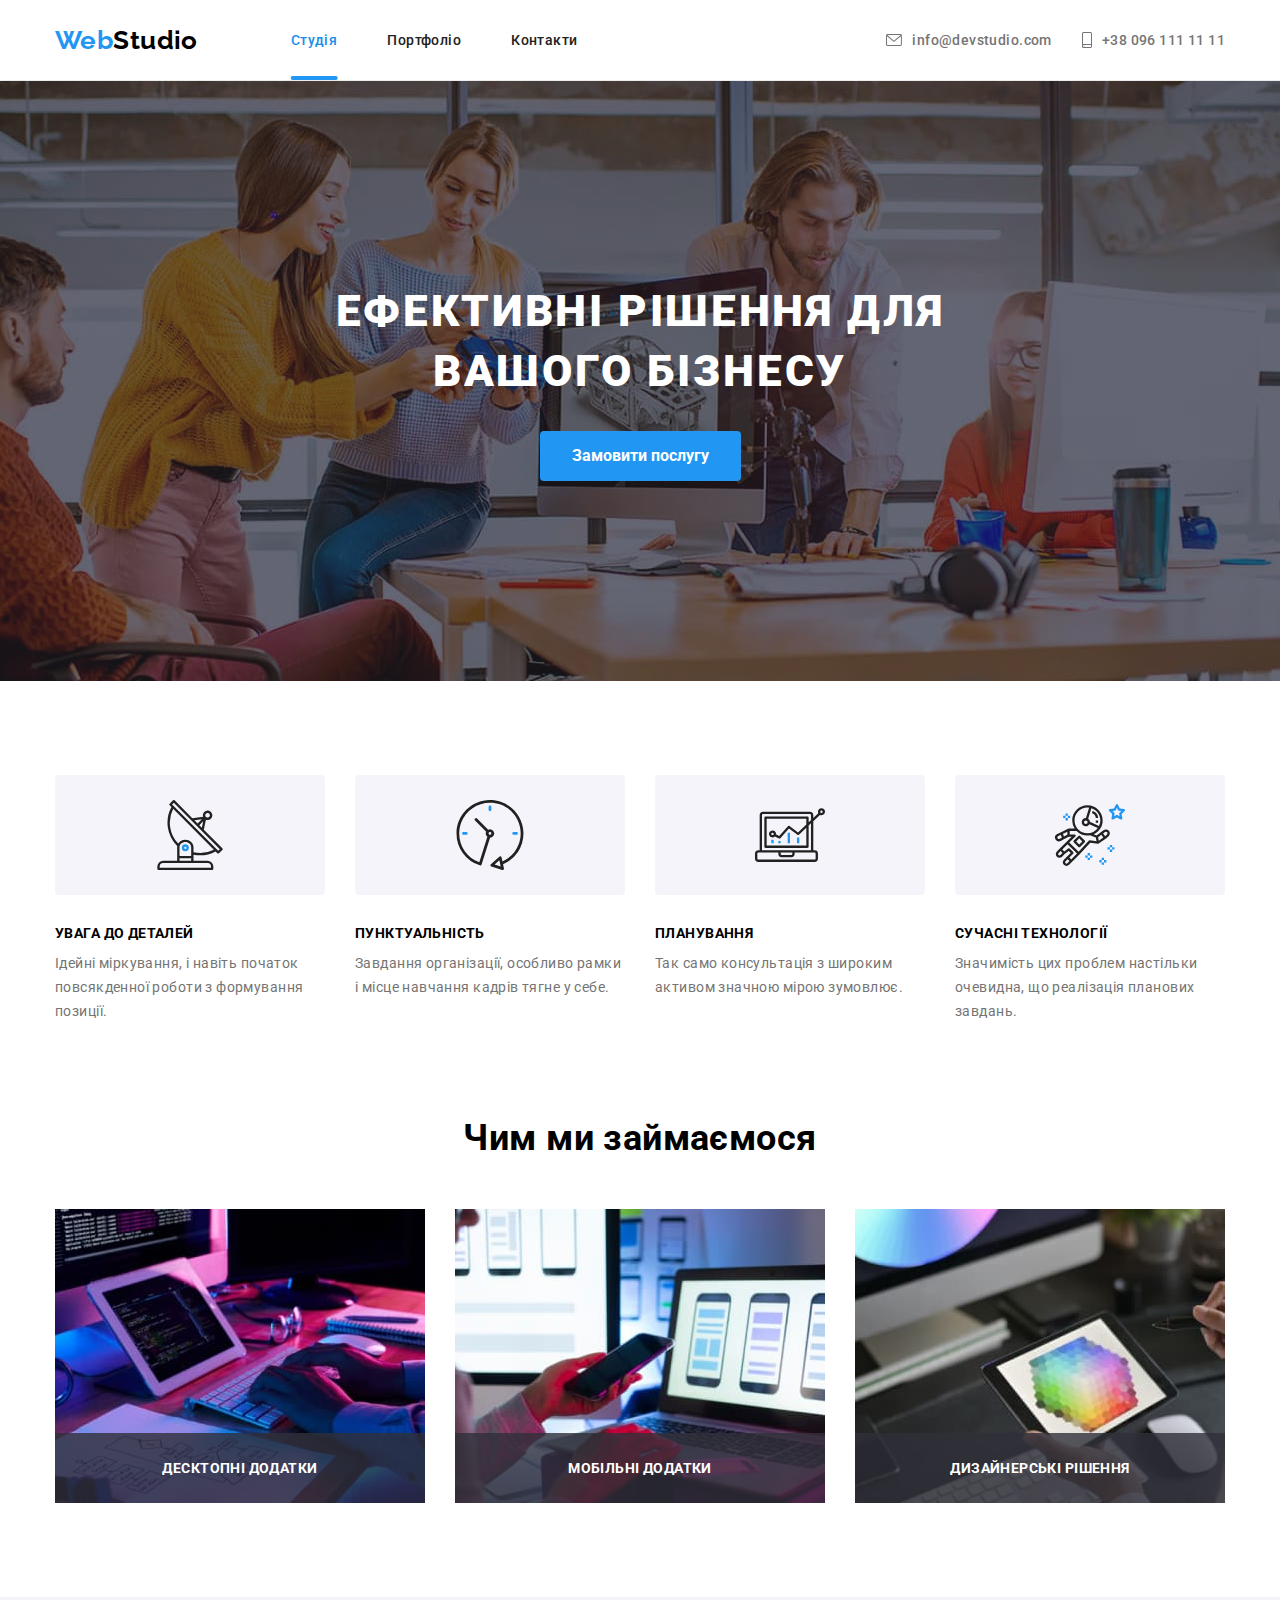
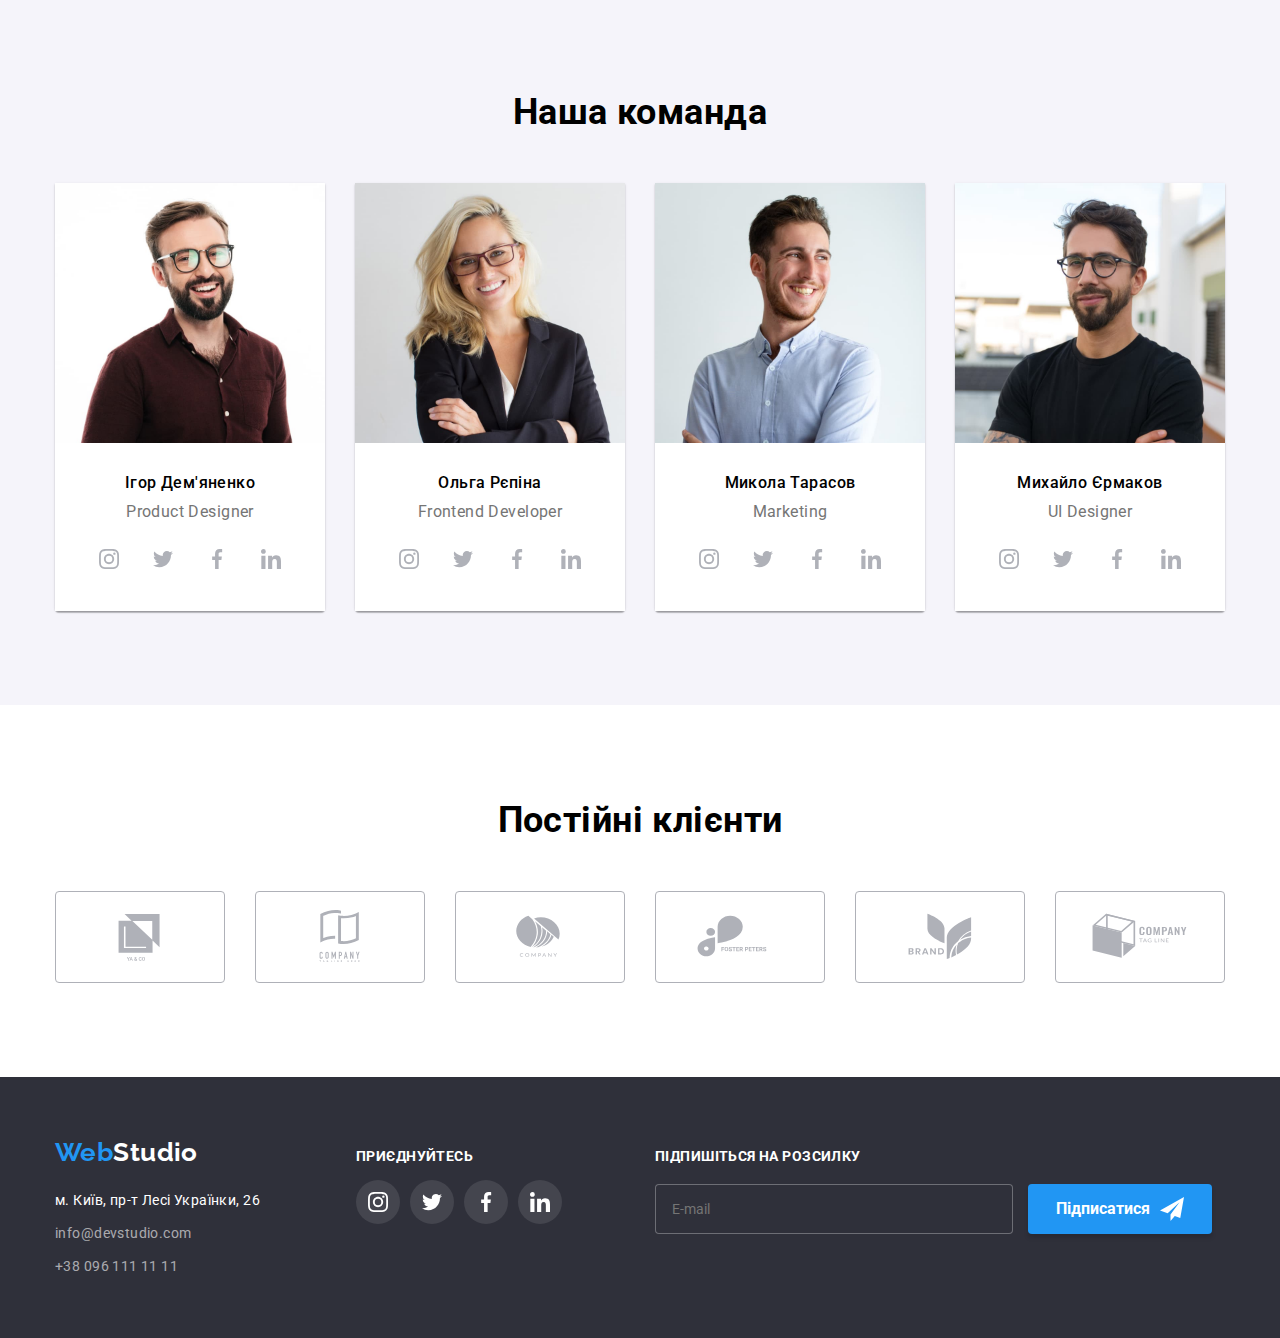
==== index.html @ bebd4f9e "Initial commit" ====
<!DOCTYPE html>
<html lang="uk">
  <head>
    <meta charset="UTF-8" />
    <meta http-equiv="X-UA-Compatible" content="IE=edge" />
    <meta name="viewport" content="width=device-width, initial-scale=1.0" />
    <title>WebStudio</title>
    <link rel="preconnect" href="https://fonts.googleapis.com" />
    <link rel="preconnect" href="https://fonts.gstatic.com" crossorigin />
    <link
      href="https://fonts.googleapis.com/css2?family=Raleway:wght@700&family=Roboto:wght@400;500;700;900&display=swap"
      rel="stylesheet"
    />
    <link rel="stylesheet" href="./css/modern-normalize.css" />
    <link rel="stylesheet" href="./css/style.css" />
  </head>
  <body>
    <header class="header">
      <div class="container header-nav">
        <nav class="header-nav">
          <a href="./index.html" class="logo"
            ><span class="blu">Web</span>Studio</a>
          <ul class="header-logo">
            <li class="item">
              <a href="./index.html" class="nav-link current">Студія</a>
            </li>
            <li class="item">
              <a href="./portfolio.html" class="nav-link">Портфоліо</a>
            </li>
            <li class="item">
              <a href="Контакти" class="nav-link">Контакти</a>
            </li>
          </ul>
        </nav>
        <ul class="ul-regist">
          <li class="item">
            <a href="mailto:info@devstudio.com" class="regist">
              <svg class="mail-two" wight="16" height="12">
              <use href="./images/icons/icons.svg#icon-mail" ></use>
            </svg>info@devstudio.com</a
            >
          </li>
          <li class="item">
            <a href="tel:+380961111111" class="regist">
              <svg class="mail" wight="10" height="16">
              <use href="./images/icons/icons.svg#icon-smartphon" ></use>
            </svg> +38 096 111 11 11</a>
          </li>
        </ul>
      </div>
    </header>
    <main>
      <section class="hero section">
        <div class="container">
          <h1 class="hero-h">Ефективні рішення для вашого бізнесу</h1>
          <button type="button" class="hero-btm" data-modal-open>Замовити послугу</button>
        </div>
      </section>
      <section class="features-section section">
        <div class="container">
          <h2 class="wigualy-hidden">Особливості</h2>
          <ul class="features">
            <li class="item">
              <div class="features-icons-box">
              <svg class="features-icons" wigth="70" height="70">
                <use class="features-icons-second" href="./images/icons/icons.svg#icon-antenna">
                </use>
              </svg>
              </div>
              <h3 class="features-title">УВАГА ДО ДЕТАЛЕЙ</h3>
              <p class="features-text">
                Ідейні міркування, і навіть початок повсякденної роботи з
                формування позиції.
              </p>
            </li>
            <li class="item">
              <div class="features-icons-box">
              <svg class="features-icons" wigth="70" height="70">
                <use href="./images/icons/icons.svg#icon-clock">
                </use>
              </svg>
              </div>
              <h3 class="features-title">ПУНКТУАЛЬНІСТЬ</h3>
              <p class="features-text">
                Завдання організації, особливо рамки і місце навчання кадрів
                тягне у себе.
              </p>
            </li>
            <li class="item">
              <div class="features-icons-box">
              <svg class="features-icons"wigth="70" height="70">
                <use href="./images/icons/icons.svg#icon-diagram">
                </use>
              </svg>
              </div>
              <h3 class="features-title">ПЛАНУВАННЯ</h3>
              <p class="features-text">
                Так само консультація з широким активом значною мірою зумовлює.
              </p>
            </li>
            <li class="item">
              <div class="features-icons-box">
              <svg class="features-icons" wigth="70" height="70">
                <use href="./images/icons/icons.svg#icon-astronaut">
                </use>
              </svg>
              </div>
              <h3 class="features-title">СУЧАСНІ ТЕХНОЛОГІЇ</h3>
              <p class="features-text">
                Значимість цих проблем настільки очевидна, що реалізація
                планових завдань.
              </p>
            </li>
          </ul>
        </div>
      </section>
      <section class="wo-we-do section">
        <div class="container">
          <h2 class="section-title">Чим ми займаємося</h2>
          <ul class="title-img">
            <li class="item">
              <img src="./images/box1.jpg" width="370" alt="Дизайн" />
              <div class="title-img-thumb">
                <p class="title-img-text">Десктопні додатки</p>
              </div>
            </li>
            <li class="item">
              <img src="./images/box2.jpg" width="370" alt="Додатки" />
              <div class="title-img-thumb"><p class="title-img-text">Мобільні додатки</p></div>
            </li>
            <li class="item"> 
              <img src="./images/box3.jpg" width="370" alt="3д графіка" />
              <div class="title-img-thumb"><p class="title-img-text">Дизайнерські рішення</p></div>
            </li>
          </ul>
        </div>
      </section>
      <section class="our-team section">
        <div class="container">
          <h2 class="team">Наша команда</h2>
          <ul class="team-cards">
            <li class="iteam">
              <img
                src="./images/img1.jpg"
                width="270"
                alt="Фото Ігора Дем'яненка"
              />
              <div class="team-name-div">
                <h3 class="team-name">Ігор Дем'яненко</h3>
                <p lang="en" class="team-profession">Product Designer</p>
                <ul class="team-social">
                  <li class="social">
                    <a class="social-link" href="">
                    <svg class="team-social-icon" wight="20" height="20">
                      <use href="./images/icons/icons.svg#icon-instagram" ></use>
                    </svg></a>
                  </li>
                  <li class="social">
                    <a class="social-link" href="">
                    <svg class="team-social-icon" wight="20" height="20">
                      <use href="./images/icons/icons.svg#icon-twitter " ></use>
                    </svg></a>
                  </li>
                  <li class="social">
                    <a class="social-link" href="">
                    <svg class="team-social-icon" wight="20" height="20">
                      <use href="./images/icons/icons.svg#icon-facebook" ></use>
                    </svg></a>
                  </li>
                  <li class="social">
                    <a class="social-link" href="">
                    <svg class="team-social-icon" wight="20" height="20">
                      <use href="./images/icons/icons.svg#linkedin" ></use>
                    </svg></a>
                  </li>
                </ul>
              </div>
            </li>
            <li class="iteam">
              <img
                src="./images/img2.jpg"
                width="270"
                alt="Фото Ольги Рєпіной"
              />
              <div class="team-name-div">
                <h3 class="team-name">Ольга Рєпіна</h3>
                <p lang="en" class="team-profession">Frontend Developer</p>
                <ul class="team-social">
                  <li class="social">
                    <a class="social-link" href="">
                    <svg class="team-social-icon" wight="20" height="20">
                      <use href="./images/icons/icons.svg#icon-instagram" ></use>
                    </svg>
                    </a>
                  </li>
                  <li class="social">
                    <a class="social-link" href="">
                    <svg class="team-social-icon" wight="20" height="20">
                      <use href="./images/icons/icons.svg#icon-twitter " ></use>
                    </svg>
                    </a>
                  </li>
                  <li class="social">
                    <a class="social-link" href="">
                    <svg class="team-social-icon" wight="20" height="20">
                      <use href="./images/icons/icons.svg#icon-facebook" ></use>
                    </svg>
                    </a>
                  </li>
                  <li class="social">
                    <a class="social-link" href="">
                    <svg class="team-social-icon" wight="20" height="20">
                      <use href="./images/icons/icons.svg#linkedin" ></use>
                    </svg>
                    </a>
                  </li>
                </ul>
              </div>
            </li>
            <li class="iteam">
              <img
                src="./images/img3.jpg"
                width="270"
                alt="Фото Миколи Тарасова"
              />
              <div class="team-name-div">
                <h3 class="team-name">Микола Тарасов</h3>
                <p lang="en" class="team-profession">Marketing</p>
                <ul class="team-social">
                  <li class="social">
                    <a class="social-link" href="">
                    <svg class="team-social-icon" wight="20" height="20">
                      
                      <use href="./images/icons/icons.svg#icon-instagram" ></use>
                    </svg>
                    </a>
                  </li>
                  <li class="social">
                    <a class="social-link" href="">
                    <svg class="team-social-icon" wight="20" height="20">
                      <use href="./images/icons/icons.svg#icon-twitter " ></use>
                    </svg>
                    </a>
                  </li>
                  <li class="social">
                     <a class="social-link" href="">
                    <svg class="team-social-icon" wight="20" height="20">
                      <use href="./images/icons/icons.svg#icon-facebook" ></use>
                    </svg>
                    </a>
                  </li>
                  <li class="social">
                    <a class="social-link" href="">
                    <svg class="team-social-icon" wight="20" height="20">
                      
                      <use href="./images/icons/icons.svg#linkedin"></use>
                    </svg>
                    </a>
                  </li>
                </ul>
              </div>
            </li>
            <li class="iteam">
              <img
                src="./images/img4.jpg"
                width="270"
                alt="Фото Михайла Єрмакова"
              />
              <div class="team-name-div">
                <h3 class="team-name">Михайло Єрмаков</h3>
                <p lang="en" class="team-profession">UI Designer</p>
                <ul class="team-social">
                  <li class="social">
                    <a class="social-link" href="">
                    <svg class="team-social-icon" wight="20" height="20">
                      <use href="./images/icons/icons.svg#icon-instagram" ></use>
                    </svg>
                    </a>
                  </li>
                  <li class="social">
                    <a class="social-link" href="">
                    <svg class="team-social-icon" wight="20" height="20">
                      <use href="./images/icons/icons.svg#icon-twitter " ></use>
                    </svg>
                    </a>
                  </li>
                  <li class="social">
                    <a class="social-link" href="">
                    <svg class="team-social-icon" wight="20" height="20">
                      <use href="./images/icons/icons.svg#icon-facebook" ></use>
                    </svg>
                    </a>
                  </li>
                  <li class="social">
                    <a class="social-link" href="">
                    <svg class="team-social-icon" wight="20" height="20">
                      <use href="./images/icons/icons.svg#linkedin" ></use>
                    </svg>
                    </a>
                  </li>
                </ul>
              </div>
            </li>
          </ul>
        </div>
      </section>
      <section class="clients section">
        <div class="container">
          <h2 class="team">Постійні клієнти</h2>
        <ul class="clients-icons">
          <li class="cliens">
            <a class="clients-box" href="">
            <svg class="clients-icons-svg" wigth="106" height="60">
            <use href="./images/icons/icons.svg#icon-Logo"></use>
          </svg>
          </a>
        </li>
          <li class="cliens">
            <a class="clients-box" href="">
            <svg class="clients-icons-svg" wigth="106" height="60">
            <use href="./images/icons/icons.svg#icon-Logo-1"></use>
          </svg>
          </a>
        </li>
          <li class="cliens">
            <a class="clients-box" href="">
            <svg class="clients-icons-svg" wigth="106" height="60">
            <use href="./images/icons/icons.svg#icon-Logo-2"></use>
          </svg>
          </a>
        </li>
          <li class="cliens">
            <a class="clients-box" href="">
            <svg class="clients-icons-svg" wigth="106" height="60">
            <use href="./images/icons/icons.svg#icon-Logo-3"></use>
          </svg>
          </a>
        </li>
          <li class="cliens">
            <a class="clients-box" href="">
            <svg class="clients-icons-svg" wigth="106" height="60">
            <use href="./images/icons/icons.svg#icon-Logo-4"></use>
          </svg>
        </a>
      </li>
          <li class="cliens">
            <a class="clients-box" href="">
            <svg class="clients-icons-svg" wigth="106" height="60">
            <use href="./images/icons/icons.svg#icon-Logo-5"></use>
          </svg>
          </a>
        </li>
        </ul>
        </div>
      </section>
    </main>
    <footer class="footer">
      <div class="container footer-section">
        <div class="container-box">
        <a href="./index.html" class="footer-logo"
          ><span class="blu">Web</span>Studio</a>
        <address>
          <ul class="adress-nav">
            <li class="iteam">
              <a
                href="https://goo.gl/maps/qV7wrGFVNQysBkzQ6"
                target="_blank"
                rel="noreferrer noopener"
                class="adress"
                >м. Київ, пр-т Лесі Українки, 26</a
              >
            </li>
            <li class="iteam">
              <a href="mailto:info@devstudio.com" class="footer-regis"
                >info@devstudio.com</a
              >
            </li>
            <li class="iteam">
              <a href="tel:+380961111111" class="footer-regis"
                >+38 096 111 11 11</a
              >
            </li>
          </ul>
        </address>
        </div>
      <div class="social-links">
        <h2 class="social-links-text">приєднуйтесь</h2>
        <ul class="team-social">
                  <li>
                    <a class="footer-social" href="">
                    <svg class="team-social-icon" wight="20" height="20">
                      <use href="./images/icons/icons.svg#icon-instagram" ></use>
                    </svg>
                    </a>
                  </li>
                  <li>
                    <a class="footer-social" href="">
                    <svg class="team-social-icon" wight="20" height="20">
                      <use href="./images/icons/icons.svg#icon-twitter " ></use>
                    </svg>
                    </a>
                  </li>
                  <li>
                    <a class="footer-social" href="">
                    <svg class="team-social-icon" wight="20" height="20">
                      <use href="./images/icons/icons.svg#icon-facebook" ></use>
                    </svg>
                    </a>
                  </li>
                  <li>
                    <a class="footer-social" href="">
                    <svg class="team-social-icon" wight="20" height="20">
                      <use href="./images/icons/icons.svg#linkedin" ></use>
                    </svg>
                    </a>
                  </li>
                </ul>
      </div>
      <div class="mail-form">
        <h2 class="social-links-text ">Підпишіться на розсилку</h2>
        <div class="footer-mail-form">
                <form action="">
                  <input class="fotter-mail" type="email" placeholder="E-mail">
                  <button class="foter-btn" type="submit">Підписатися <svg class="svg-teleg" width="24" height="24">
                    <use href="./images/icons/icons.svg#icon-icon-send"></use>
                  </svg></button>

                </form>  
        </div>
      </div>
      </div>
    </footer>
    <div class="backdrop is-hidden" data-modal>
      <div class="modal">
        <button class="btm-modal" data-modal-close>
          <svg class="modal-svg" wight="18" height="18">
          <use href="./images/icons/icons.svg#icon-x"></use>
          </svg>
        </button>
        <h2 class="modal-text">Залиште свої дані, ми вам передзвонимо</h2>
          <form class="" action="">
            <div class="modal-box" role="group"> 
            <label class="lable-text" for="user-name">Ім'я</label>
            <div class="form-box">
            <input class="form" type="text" name="user-name" id="user-name">
            <svg class="modal-icons" width="18" height="18">
              <use href="./images/icons/icons.svg#icon-person-black-18dp-1"  ></use>
            </svg>
            </div>
            <label class="lable-text" for="user-phone">Телефон</label>
            <div class="form-box">
            <input class="form" type="tel" name="user-phone" id="user-phone">
            <svg class="modal-icons" width="18" height="18">
            <use href="./images/icons/icons.svg#icon-phone-black-18dp-1" ></use>
            </svg>
            </div>

            <label class="lable-text" for="user-mail">Пошта</label>
            <div class="form-box">
            <input class="form" type="email" name="user-mail" id="user-mail">
             <svg class="modal-icons" width="18" height="18">
              <use href="./images/icons/icons.svg#icon-email-black-18dp-1" ></use>
            </svg>
            </div>
            <label class="lable-text" for="user-comment">Коментар</label>
            <textarea class="modal-comment" name="user-comment" id="user-comment" placeholder="Введіть текст" rows="7"></textarea>
           </div>
            <div class="modal-checkbox-box" role="group">
              <label class="modal-checkbox-text box-fix" for="modal-checkbox">
              <input class="modal-checkbox" type="checkbox" name="" id="modal-checkbox">
              <span class="special-icon"><svg class="checkbox-icon" width="11" height="8">
                <use href="./images/icons/icons.svg#icon-icon-check-1"></use>
              </svg></span>
              
              Погоджуюся з розсилкою та приймаю <a class="modal-checkbox-link" href="">Умови договору</a></label>
            </div>
            <button class="hero-btm modal-btm" type="submit">Відправити</button>
             
             
             </div>
          </form>
      
    </div>
    <script src="./modal.js"></script>
  </body>
</html>
---- css/style.css ----
:root { 
    /* COLOR-START */
    --header-backgr-color: #ECECEC;
    --main-padge-text-color: #212121;
    --main-font-family: 'Roboto', sans-serif;
    --secondary-padge-color:#757575;
    --secondary-font-family:'Raleway', sans-serif;
    --color-btm-logo: #2196F3;
    --color-with:#FFFFFF;
    --main-background-color:#F5F5F5;
    --active-color-btm: #188CE8;
    --footer-back: #2F303A;
    --footer-color-registr: rgba(255, 255, 255, 0.6);
    --btm-portf-back: #F5F4FA;
    --secondary-bgr:#2F303A;
     --bg-img: #C4C4C4;
    --icons-color: #AFB1B8;
    --icons-border-color:#2196F3; 
/* COLOR-END}  */

/* ANIMATION-START */
--animation-overlay: 250ms cubic-bezier(0.4, 0, 0.2, 1);

/* ANIMATION-FINISH */
}

body {
font-family:var(--main-font-family);
color: var(--main-padge-color);
letter-spacing: 0.03em;
background-color: var(--color-with) ;
font-size: 14px;
}

ul {list-style: none;
padding: 0;
margin: 0;}

h1,h2,h3,p {
padding: 0;
margin: 0;
}
::before {
box-sizing: border-box;}

img {
    display: block;
    max-width: 100%;
    height: auto;
}

.container {
width: 1200px;
margin: 0 auto;
padding-left: 15px;
padding-right: 15px;
}
.container-box 
{min-width: 231px;}
.section 
{padding-top: 94px;
padding-bottom: 94px;}
/* header */

.header{
border-bottom: 1px solid #ECECEC;}

.header-nav {
    display: flex;
    align-items: center;}

.header-logo {
display: flex;

}
.header-logo .item {
    margin-left: 50px;
}
.header-logo .item:first-child {
    margin-left:0px;
}


.logo {
margin-right: 93px;
font-family: var(--secondary-font-family);
color: #000000;
font-weight: 700;
font-size: 26px;
line-height: calc(31 / 26);
text-decoration: none;
display: inline;
} 

.blu {
color: var(--color-btm-logo);
font-family: var(--secondary-font-family);}

.nav-link {
    position: relative;
    display: block;
    font-weight: 500;
    line-height: calc(16 / 14);
    text-decoration: none;
    color: var(--main-padge-text-color);
    padding-top: 32px;
    padding-bottom: 32px;
    transition: color var(--animation-overlay);
    }

 .current {
 color:var(--active-color-btm);
 }

.nav-link:hover,
.nav-link:focus 
{color: var(--color-btm-logo);}

.nav-link.current::after {
    content: '';
    position: absolute;
    left: 50%;
    bottom: 0;
    transform: translateX(-50%);
    display: block;
    width: 100%;
    height: 4px;
    border-radius: 2px;
    background-color: var(--color-btm-logo);
    }

.ul-regist {
    display: flex;
    margin-left: auto;
}
.ul-regist .item {
    margin-left: 30px;
}
.ul-regist .item:first-child {
    margin-left: 0px;}
.mail {
    margin: auto;
    padding: auto;
    height: 16px;
    width: 10px;
    fill: currentColor;
}
.mail-two {
    fill: currentColor;
    width:16px ;
    height:12px ;
}
.regist {
    display: flex;
    color: var(--secondary-padge-color);
    font-weight: 500;
    line-height: calc(16 / 14);
    text-decoration: none;
    font-style: normal;
    align-items: center;
    gap: 10px;
    transition: color var(--animation-overlay);
}

.regist:hover,
.regist:focus
{ color: var(--color-btm-logo);}



/* main студія */

.hero {
    max-width: 1600px;
    margin: 0px auto;
    padding:200px 0px ;
    text-align: center;
    background-color:var(--bg-img);
    background-image: linear-gradient(rgba(47, 48, 58, 0.4), rgba(47, 48, 58, 0.4)),
    url(../images/baground.jpg);
    background-repeat: no-repeat;
    background-position: center;}

.hero-h {
    color: var(--color-with);
    font-weight: 900;
    font-size: 44px;
    line-height: calc(60 / 44);
    letter-spacing: 0.06em;
    text-transform:uppercase;
    width: 696px;
    margin-bottom: 30px;
    margin-left: auto;
    margin-right: auto;
     }

/* Скрытый <h2 class="wigualy-hidden">Особливості</h2> 
Скрытый <h1 class="wigualy-hidden">Портфоліо</h1>*/
.wigualy-hidden {
    visibility: hidden;
    pointer-events: none;
    position: absolute;}
/* Скрытый <h2 class="wigualy-hidden">Особливості</h2> 
Скрытый <h1 class="wigualy-hidden">Портфоліо</h1>*/

.hero-btm {
    font-weight: 700;
    font-size: 16px;
    line-height: 30px;
    align-items: center;
    cursor: pointer;
    color: var(--color-with);
    background-color: var(--color-btm-logo);
    border-radius: 4px;
    border:inherit;
    padding: 10px 32px;
    transition: background-color var(--animation-overlay);}


.hero-btm:hover,
.hero-btm:focus {
    background-color: var(--active-color-btm);}

.features-section {
    padding-bottom: 0px;} 

.features {
    display: flex;
}

.features-icons-box {
    background-color: var(--btm-portf-back);
    height: 120px;
    display: flex;
    justify-content: center;
    align-items: center;
    margin-bottom: 30px;
    border-radius: 4px;
    }

.features .item {
    width: 270px;
    margin-left: 30px;}

.features .item:first-child {
    margin-left: 0px;}

 .features-title {
    margin-bottom: 10px;
    font-size: 14px;
    line-height: calc(16 / 14);
    text-transform: uppercase;
 }
.features-text {
    line-height: calc(24 / 14);
    color: var(--secondary-padge-color);}
/* .wo-we-do 
{margin-bottom: 94px;} */
.section-title 

{margin-bottom: 50px;}

.title-img .item 
{margin-left: 30px;}

.title-img .item:first-child 
{margin-left: 0px;}

.title-img 
{display: flex; }

.item {
    position: relative;
    transition: box-shadow var(--animation-overlay) ;
}

.title-img-thumb{
    position: absolute;
    display: flex;
    align-items: center;
    justify-content: center;
    bottom: 0;
    width: 100%;
    height: 70px;
    background: rgba(47, 48, 58, 0.8); }
  
.title-img-text {
    font-weight: 700;
    font-size: 14px;
    line-height: calc(16 / 14);
    letter-spacing: 0.03em;
    text-transform: uppercase;
    color: var(--color-with);
    
    
}
.section-title, .team {
    font-size: 36px;
    line-height: calc(42 / 36);
    text-align: center;
}
.our-team 
{background-color: var(--btm-portf-back);}

.team 
{margin-bottom: 50px;}

.team-cards 
{display: flex;}

.team-cards .iteam 
{margin-left:30px;
    width: 270px;
box-shadow: 0px 1px 3px rgba(0, 0, 0, 0.12), 0px 1px 1px rgba(0, 0, 0, 0.14), 0px 2px 1px rgba(0, 0, 0, 0.2);
border-radius: 0px 0px 4px 4px;}

.team-cards .iteam:first-child 
{margin-left:0px;}

.overlay-team {
    position: relative;
    overflow: hidden;
}

.overlay {
    position: absolute;
    width: 100%;
    height: 100%;
    top: 0;
    left: 0;
   
    padding: 63px 24px;
    background-color:rgba(33, 150, 243, 0.9);
    transform: translateY(100%);
    transition: transform var(--animation-overlay);
}
.overlay-text{
    font-weight: 400;
    font-size: 18px;
    line-height: calc(28 / 18);
    letter-spacing: 0.03em;
    color: var(--color-with);
    
}
.item-cards:hover .overlay {
 transform: translateY(0%);
}
.team-name {
    margin-bottom:10px;
    font-weight: 500;
    font-size: 16px;
    line-height: calc(19 / 16);
    }
.team-name-div 
{padding: 30px 30px;
text-align: center;
background-color: var(--color-with);}

.team-social {
    display: flex;
    text-align: center;
    justify-content: center;
    margin-top: 16px;
    gap: 10px;}

.social {
    width: 44px;
    height: 44px;

}
.social-link {
    display: flex;
    align-items: center;
    justify-content: center;
    width: 100%;
    height: 100%;
    color: var(--icons-color);
    border-radius: 50%;
    transition: color var(--animation-overlay),
    background-color var(--animation-overlay);
}

.social-link:hover,
.social-link:focus {
    color: var(--color-with);
    background-color: var(--icons-border-color);}


.team-social-icon {
   
    fill: currentColor;
    
}

.team-profession {
    font-size: 16px;
    line-height: calc(19 / 16);
    color: var(--secondary-padge-color);}

    /* footer */
    
    
.footer {
    padding-top: 60px;
    padding-bottom: 60px;
    background-color: var(--footer-back);}

 .footer-logo {
    margin-bottom: 20px;
    display: inline-block;
    font-family: var(--secondary-font-family);
    font-weight: 700;
    font-size: 26px;
    line-height: calc(31 / 26);
    color: var(--color-with);
    text-decoration: none;} 
.adress{
        color: var(--color-with);
        line-height: calc(24 / 14);
        text-decoration: none;
        font-style: normal;}
.footer-section { 
    display: flex;
    align-items: baseline;
    
}

 .adress-nav .iteam 
 {margin-top: 9px;} 

 .adress-nav .iteam:first-child 
 { margin-top: 0px;}

.footer-regis {
    line-height: calc(24 / 14);
    color: var(--footer-color-registr);
    text-decoration: none;
    font-style: normal;
    transition: color var(--animation-overlay);
    } 

.footer-regis:hover,
.footer-regis:focus
 {
    color: var(--color-btm-logo);
}

.mail-form {
    min-width: 570px;
    margin-left: 93px;
}
.footer-mail-form {
    margin-top: 20px;
}
.foter-btn {
    display: inline-flex;
    text-align: center;
    justify-content: center;
    font-weight: 700;
    font-size: 16px;
    line-height: calc(30 / 16);
    align-items: center;
    cursor: pointer;
    color: var(--color-with);
    background-color: var(--color-btm-logo);
    border-radius: 4px;
    border: inherit;
    padding: 10px 28px;
    box-shadow: 0px 4px 4px rgba(0, 0, 0, 0.15);
    border-radius: 4px;
    transition: background-color var(--animation-overlay);
}
.foter-btn:hover,
.foter-btn:focus {
    background-color: var(--active-color-btm);

}
.svg-teleg {
    margin-left: 10px;}

.fotter-mail {
    padding-left: 16px;
    padding-right: 16px;
    width: 358px;
    height: 50px;
    color: var(--color-with);
    background-color: var(--footer-back);
    border: 1px solid rgba(255, 255, 255, 0.3);
    box-shadow: (0px 4px 4px rgba(0, 0, 0, 0.15));
    margin-right: 12px; 
    border-radius: 4px;
    transition: border var(--animation-overlay);}

.fotter-mail:focus {
 border: 1px solid var(--color-with);
}

.cliens {
    margin-left: 30px;
    width: 170px;
    height: 92px;}

.cliens:first-child {margin-left: 0px;}

.clients-box {
    display: flex;
    align-items: center;
    justify-content: center;
    width: 100%;
    height: 100%;
    border: 1px solid var(--icons-color);
    color: var(--icons-color);
    border-radius: 4px;
    transition: color var(--animation-overlay),
    border var(--animation-overlay);
}

.clients-box:hover,
.clients-box:focus {
color: var(--icons-border-color);
border: 1px solid var(--icons-border-color)}

.clients-icons {
    display: flex;
    text-align: center;
    justify-content: center;
    
}

.clients-icons-svg {
    fill: currentColor;}

.social-links {
    min-width: 206px;
    margin-left: 70px;}

.footer-social {
display: flex;
align-items: center;
justify-content: center;
width: 44px;
height: 44px;
background-color: rgba(255, 255, 255, 0.1);;
color: var(--color-with);
border-radius: 50%;
margin-left: 10px;
transition: color var(--animation-overlay),
background-color var(--animation-overlay);
}

.footer-social:first-child {
    margin-left: 0px;
}

.footer-social:hover,
.footer-social:focus{
    background-color: var(--icons-border-color);
}

 .social-links-text {
  font-family: 'Roboto';
  color: var(--color-with);
  font-style: normal;
  font-weight: 700;
  font-size: 14px;
  line-height: calc(16 / 14);
  letter-spacing: 0.03em;
  text-transform: uppercase;
  max-height: 16px;
 }


/* footer */

/* modal */
.backdrop {
    position: fixed;
    top: 0;
    left: 0;
    opacity: 1;
    width: 100%;
    height: 100%;
    background-color: rgba(0, 0, 0, 0.2);
    transition: opacity var(--animation-overlay),
    scale var(--animation-overlay);
}

.backdrop.is-hidden {
    opacity: 0;
    visibility: hidden;
    pointer-events: none;
}

.modal {
    padding: 40px;
    position: absolute;
    top: 50%;
    left: 50%;
    transform: translate(-50%,-50%);
    scale: 1;
    min-width: 528px;
    
    background-color: var(--color-with);
    
    
    
}
.btm-modal {
    position: absolute;
    top: 8px;
    right: 8px;
    width: 30px;
    display: inline-flex;
    align-items: center;
    justify-content: center;
    height: 30px;
    padding: 0;
    border-radius: 50%;
    border: 1px solid rgba(0, 0, 0, 0.1);
    background-color: var(--color-with);
    color: var(--main-padge-text-color);
    cursor: pointer;
    
}

.modal-text {
    font-weight: 700;
    font-size: 20px;
    line-height: calc(23 / 20);
    text-align: center;
    letter-spacing: 0.03em;
    color: var(--main-padge-text-color);
    margin-bottom: 12px;
    
    
}
.modal-svg {
    fill: currentColor;
}

.btm-modal:focus,
.btm-modal:hover{
    color: var(--color-btm-logo);
}
.modal-box {
    margin-bottom: 20px;
}
.form-box {
    position: relative;
    margin-bottom: 10px;}

.modal-icons {
    position: absolute;
    top: 50%;
    left: 12px;
    transform: translateY(-50%);
    transition: fill var(--animation-overlay);

}
.lable-text {
    display: block;
    margin-bottom: 4px;
    font-weight: 400;
    font-size: 12px;
    line-height: calc(14 / 12);
    letter-spacing: 0.01em;
    color: var(--secondary-padge-color);
}



.form {
    width: 100%;
    height: 40px; 
    border-radius: 4px;
    padding-left: 42px;
    padding-right: 42px;
    border: 1px solid rgba(33, 33, 33, 0.2);
    outline: 1px solid transparent;
    transition: border var(--animation-overlay);
}
.form:focus {
    border: 1px solid var(--color-btm-logo); }

.form:focus + .modal-icons {
    fill: var(--color-btm-logo);
}

.modal-comment {
    display: block;
    width: 100%;
    height: 120px;
    resize: none;
    padding: 12px 16px;
    border: 1px solid rgba(33, 33, 33, 0.2);
    border-radius: 4px;
    outline: 1px solid transparent;
    transition: outline var(--animation-overlay);
}
.modal-comment:focus {
    outline: 1px solid var(--color-btm-logo);
}
   
.modal-checkbox-box {
    
    margin-bottom: 30px;
}

.box-fix {
    display: flex;
    justify-content: center;   
    align-items: center;
    gap: 8px;
}
.modal-checkbox-text {
    position: relative;
    font-weight: 400;
    font-size: 14px;
    line-height: calc( 24 / 14);   
    letter-spacing: 0.03em;
    color: var(--secondary-padge-color);
}
.modal-checkbox-link {
    color: var(--icons-border-color);
}

.modal-checkbox {
    appearance: none;
  
}

.special-icon {
    position: relative;
    justify-content: ;
    width: 16px;
    height: 15px;
    border-radius: 2px;
    border: solid 2px var(--main-padge-text-color);
    transition: border var(--animation-overlay);
}
.checkbox-icon {
    position: absolute;
    left: 50%;
    top: 10%;
    transform: translate(-50%);
    border: 0.2px;
    visibility:hidden ;
    transition: visibility var(--animation-overlay);
}
.modal-checkbox:checked ~ .special-icon {
    background-color: var(--color-btm-logo);
    border: solid 2px var(--color-btm-logo);
    
}
.modal-checkbox:checked ~ .special-icon > .checkbox-icon {
 visibility: visible;
}
.modal-btm {
    display: block;
    margin-left: auto;
    margin-right: auto;
}

/* modal */

/* main портфоліо */

.filter-list
{display: flex;
justify-content: center;
margin-bottom: 50px;
}


.filter-list .iteam
{margin-left: 8px;}

.filter-list .btm{
border: none;
padding: 6px 22px;
border-radius: 4px;
background: #F5F4FA;
border-color: inherit;}

.filter-list .iteam:first-child 
{margin-left: 0px;}

.btm {
    font-weight: 500;
    font-size: 16px;
    line-height: 26px;
    background-color:var(--btm-portf-back) ;
    cursor: pointer;
    transition: color var(--animation-overlay),
    background-color var(--animation-overlay),
    box-shadow var(--animation-overlay);
}
.btm:hover,
.btm:focus {
background-color: var(--color-btm-logo);
color: var(--color-with);
box-shadow: 0px 3px 1px rgba(0, 0, 0, 0.1),
    0px 1px 2px rgba(0, 0, 0, 0.08),
    0px 2px 2px rgba(0, 0, 0, 0.12);}

 .portfolio-cards
 {display: flex;
flex-wrap: wrap;
}

.portfolio-cards .item 
{width: 370px;
margin-right: 30px;
margin-bottom: 30px;
border: 1px solid #EEEEEE;}

.portfolio-cards .item:nth-child(3n) {
    margin-right: 0px;}

.portfolio-cards .item:nth-child(1n+7) 
{margin-bottom: 0px;}

.cards { 
color: var(--main-padge-color);
text-decoration: none;
}
.portfolio-cards-text {
    padding: 20px 24px;
}
.portfolio-title {
    margin-bottom: 4px;
    font-size: 18px;
    line-height: calc(36 / 18);
    letter-spacing: 0.06em;}
 .portfolio-text {
    font-size: 16px;
    line-height: calc(30 / 16);
    color: var(--secondary-padge-color);
    }
    
.item-cards:hover {
    box-shadow: 0px 1px 1px rgba(0, 0, 0, 0.12),
        0px 4px 4px rgba(0, 0, 0, 0.06),
        1px 4px 6px rgba(0, 0, 0, 0.16);
}

 /*  portfolio  */
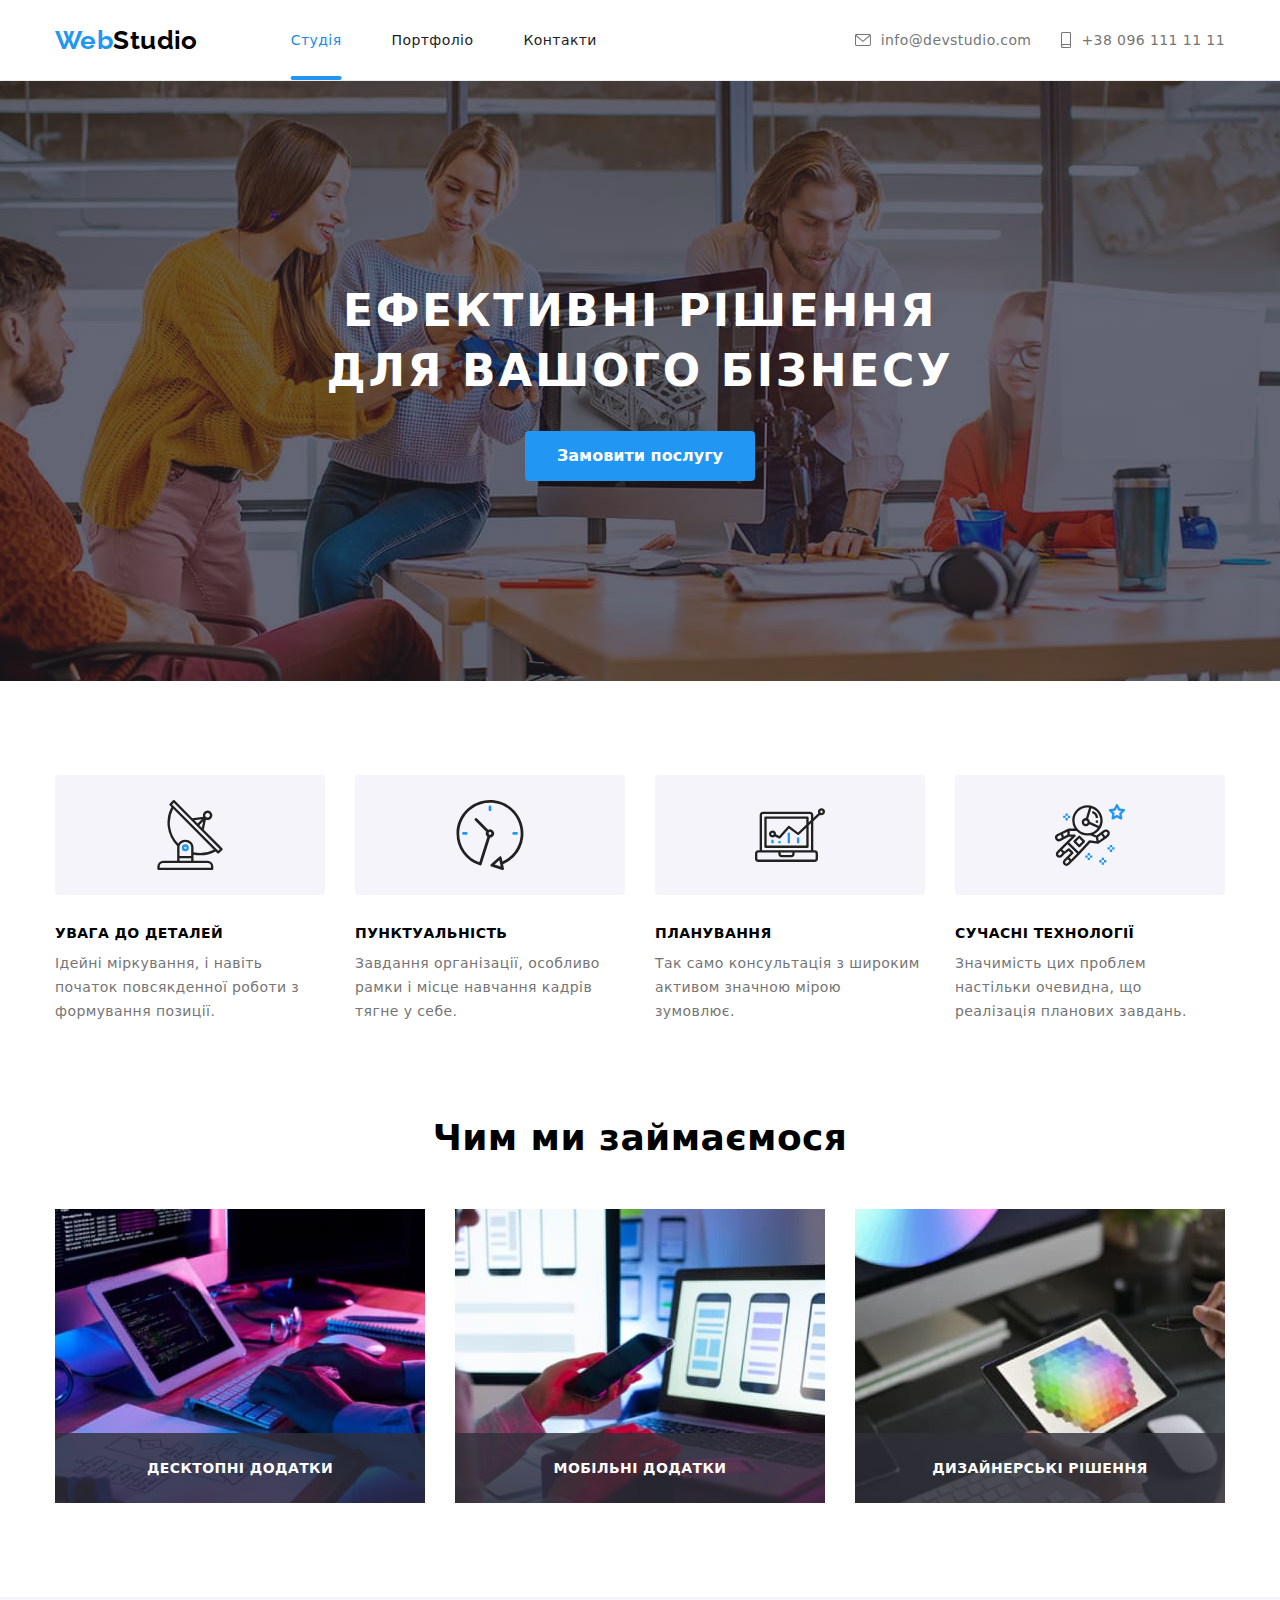
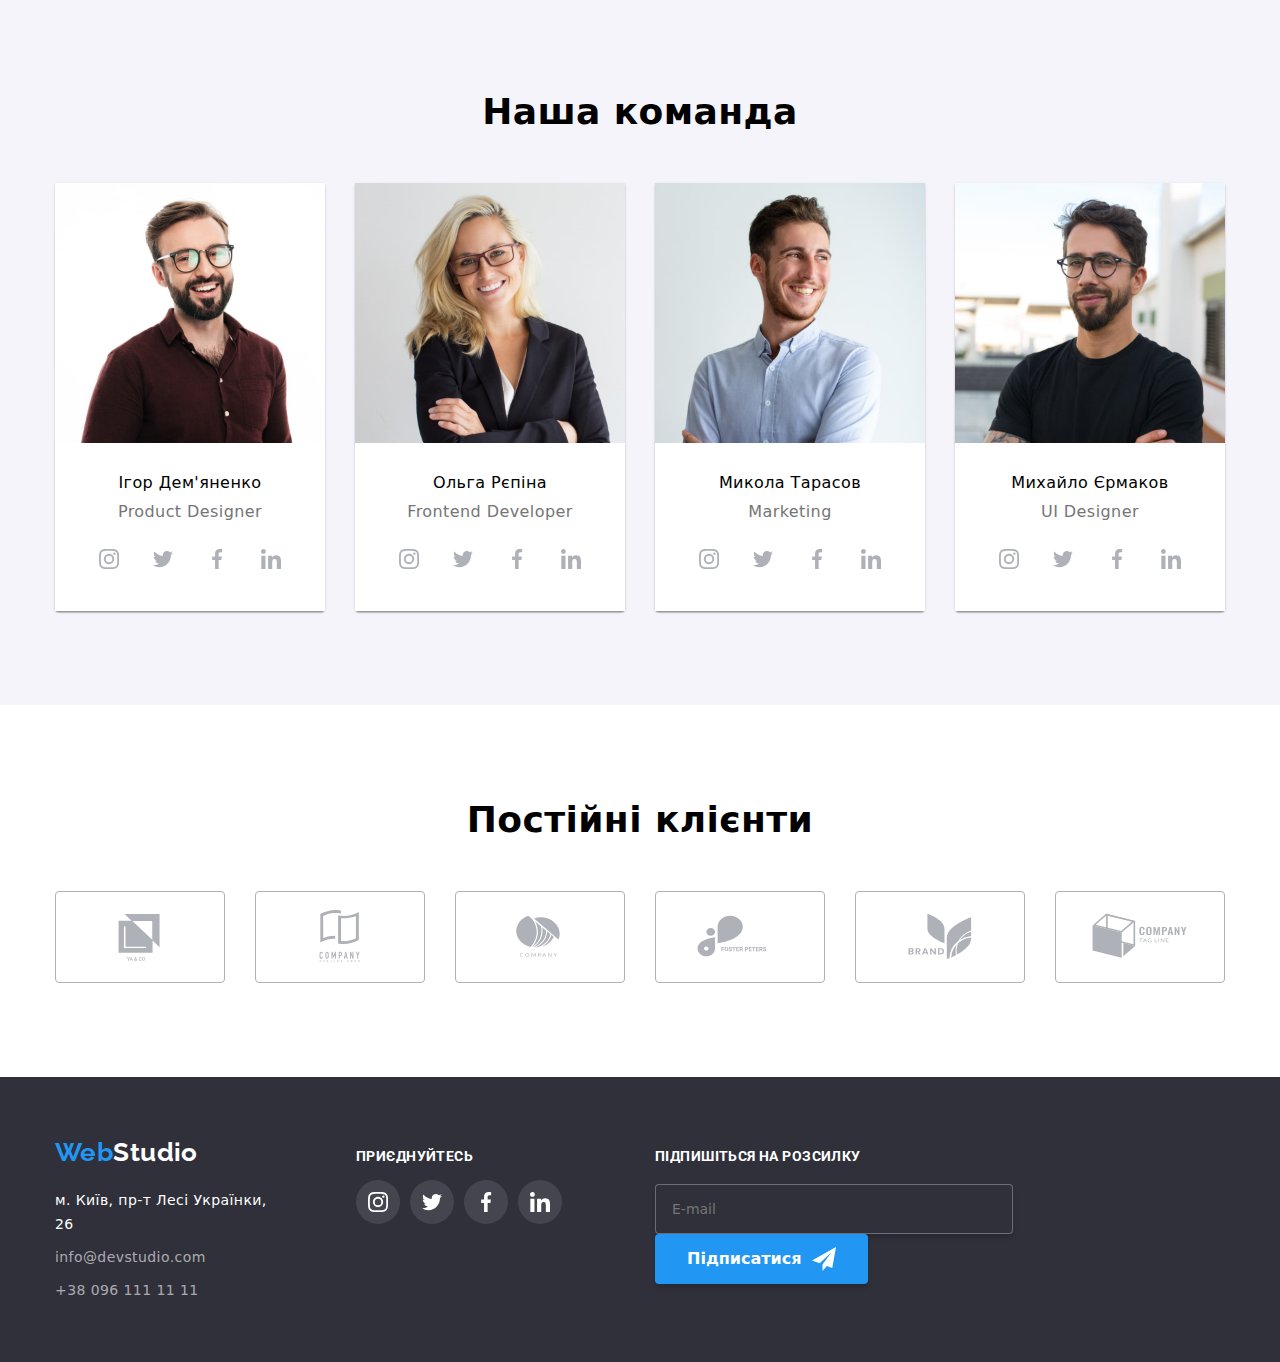
==== commit d80e0502: "HW07" ====
--- a/index.html
+++ b/index.html
@@ -11,38 +11,40 @@
       href="https://fonts.googleapis.com/css2?family=Raleway:wght@700&family=Roboto:wght@400;500;700;900&display=swap"
       rel="stylesheet"
     />
+    
+    <link rel="stylesheet" href="./css/main.min.css"/>
     <link rel="stylesheet" href="./css/modern-normalize.css" />
-    <link rel="stylesheet" href="./css/style.css" />
+    <link rel="stylesheet" href="./css/style.css"/>
   </head>
   <body>
     <header class="header">
-      <div class="container header-nav">
-        <nav class="header-nav">
-          <a href="./index.html" class="logo"
-            ><span class="blu">Web</span>Studio</a>
-          <ul class="header-logo">
-            <li class="item">
-              <a href="./index.html" class="nav-link current">Студія</a>
-            </li>
-            <li class="item">
-              <a href="./portfolio.html" class="nav-link">Портфоліо</a>
-            </li>
-            <li class="item">
-              <a href="Контакти" class="nav-link">Контакти</a>
+      <div class="container header__nav">
+        <nav class="header__nav">
+          <a href="./index.html" class="header__logo"
+            ><span class="logo__allocate">Web</span>Studio</a>
+          <ul class="nav__logo">
+            <li class="nav__item">
+              <a href="./index.html" class="nav__link in-line">Студія</a>
+            </li>
+            <li class="nav__item">
+              <a href="./portfolio.html" class="nav__link">Портфоліо</a>
+            </li>
+            <li class="nav__item">
+              <a href="Контакти" class="nav__link">Контакти</a>
             </li>
           </ul>
         </nav>
-        <ul class="ul-regist">
-          <li class="item">
-            <a href="mailto:info@devstudio.com" class="regist">
-              <svg class="mail-two" wight="16" height="12">
+        <ul class="header__support">
+          <li class="nav__item">
+            <a href="mailto:info@devstudio.com" class="nav__support">
+              <svg class="support__mail" wight="16" height="12">
               <use href="./images/icons/icons.svg#icon-mail" ></use>
             </svg>info@devstudio.com</a
             >
           </li>
-          <li class="item">
-            <a href="tel:+380961111111" class="regist">
-              <svg class="mail" wight="10" height="16">
+          <li class="nav__item">
+            <a href="tel:+380961111111" class="nav__support">
+              <svg class="support__phone" wight="10" height="16">
               <use href="./images/icons/icons.svg#icon-smartphon" ></use>
             </svg> +38 096 111 11 11</a>
           </li>
@@ -51,62 +53,62 @@
     </header>
     <main>
       <section class="hero section">
-        <div class="container">
+        <div class="container ">
           <h1 class="hero-h">Ефективні рішення для вашого бізнесу</h1>
           <button type="button" class="hero-btm" data-modal-open>Замовити послугу</button>
         </div>
       </section>
-      <section class="features-section section">
+      <section class="features section">
         <div class="container">
           <h2 class="wigualy-hidden">Особливості</h2>
-          <ul class="features">
-            <li class="item">
-              <div class="features-icons-box">
-              <svg class="features-icons" wigth="70" height="70">
-                <use class="features-icons-second" href="./images/icons/icons.svg#icon-antenna">
+          <ul class="features__list">
+            <li class="features__item">
+              <div class="features__box">
+              <svg wigth="70" height="70">
+                <use href="./images/icons/icons.svg#icon-antenna">
                 </use>
               </svg>
               </div>
-              <h3 class="features-title">УВАГА ДО ДЕТАЛЕЙ</h3>
-              <p class="features-text">
+              <h3 class="features__title">УВАГА ДО ДЕТАЛЕЙ</h3>
+              <p class="features__text">
                 Ідейні міркування, і навіть початок повсякденної роботи з
                 формування позиції.
               </p>
             </li>
-            <li class="item">
-              <div class="features-icons-box">
-              <svg class="features-icons" wigth="70" height="70">
+            <li class="features__item">
+              <div class="features__box">
+              <svg  wigth="70" height="70">
                 <use href="./images/icons/icons.svg#icon-clock">
                 </use>
               </svg>
               </div>
-              <h3 class="features-title">ПУНКТУАЛЬНІСТЬ</h3>
-              <p class="features-text">
+              <h3 class="features__title">ПУНКТУАЛЬНІСТЬ</h3>
+              <p class="features__text">
                 Завдання організації, особливо рамки і місце навчання кадрів
                 тягне у себе.
               </p>
             </li>
-            <li class="item">
-              <div class="features-icons-box">
-              <svg class="features-icons"wigth="70" height="70">
+            <li class="features__item">
+              <div class="features__box">
+              <svg wigth="70" height="70">
                 <use href="./images/icons/icons.svg#icon-diagram">
                 </use>
               </svg>
               </div>
-              <h3 class="features-title">ПЛАНУВАННЯ</h3>
-              <p class="features-text">
+              <h3 class="features__title">ПЛАНУВАННЯ</h3>
+              <p class="features__text">
                 Так само консультація з широким активом значною мірою зумовлює.
               </p>
             </li>
-            <li class="item">
-              <div class="features-icons-box">
-              <svg class="features-icons" wigth="70" height="70">
+            <li class="features__item">
+              <div class="features__box">
+              <svg  wigth="70" height="70">
                 <use href="./images/icons/icons.svg#icon-astronaut">
                 </use>
               </svg>
               </div>
-              <h3 class="features-title">СУЧАСНІ ТЕХНОЛОГІЇ</h3>
-              <p class="features-text">
+              <h3 class="features__title">СУЧАСНІ ТЕХНОЛОГІЇ</h3>
+              <p class="features__text">
                 Значимість цих проблем настільки очевидна, що реалізація
                 планових завдань.
               </p>
@@ -116,28 +118,28 @@
       </section>
       <section class="wo-we-do section">
         <div class="container">
-          <h2 class="section-title">Чим ми займаємося</h2>
-          <ul class="title-img">
-            <li class="item">
+          <h2 class="wo-we-do__title">Чим ми займаємося</h2>
+          <ul class="wo-we-do__title__cards">
+            <li class="wo-we-do__cards__item">
               <img src="./images/box1.jpg" width="370" alt="Дизайн" />
-              <div class="title-img-thumb">
-                <p class="title-img-text">Десктопні додатки</p>
-              </div>
-            </li>
-            <li class="item">
+              <div class="wo-we-do__cards__thumb">
+                <p class="wo-we-do__cards__text">Десктопні додатки</p>
+              </div>
+            </li>
+            <li class="wo-we-do__cards__item">
               <img src="./images/box2.jpg" width="370" alt="Додатки" />
-              <div class="title-img-thumb"><p class="title-img-text">Мобільні додатки</p></div>
-            </li>
-            <li class="item"> 
+              <div class="wo-we-do__cards__thumb"><p class="wo-we-do__cards__text">Мобільні додатки</p></div>
+            </li>
+            <li class="wo-we-do__cards__item"> 
               <img src="./images/box3.jpg" width="370" alt="3д графіка" />
-              <div class="title-img-thumb"><p class="title-img-text">Дизайнерські рішення</p></div>
+              <div class="wo-we-do__cards__thumb"><p class="wo-we-do__cards__text">Дизайнерські рішення</p></div>
             </li>
           </ul>
         </div>
       </section>
       <section class="our-team section">
         <div class="container">
-          <h2 class="team">Наша команда</h2>
+          <h2 class="our-team__title">Наша команда</h2>
           <ul class="team-cards">
             <li class="iteam">
               <img
@@ -306,7 +308,7 @@
       </section>
       <section class="clients section">
         <div class="container">
-          <h2 class="team">Постійні клієнти</h2>
+          <h2 class="cliens__title">Постійні клієнти</h2>
         <ul class="clients-icons">
           <li class="cliens">
             <a class="clients-box" href="">
@@ -355,73 +357,73 @@
       </section>
     </main>
     <footer class="footer">
-      <div class="container footer-section">
-        <div class="container-box">
-        <a href="./index.html" class="footer-logo"
-          ><span class="blu">Web</span>Studio</a>
+      <div class="container footer__section">
+        <div class="footer__adress-nav-box">
+        <a href="./index.html" class="footer__logo"
+          ><span class="logo__allocate">Web</span>Studio</a>
         <address>
-          <ul class="adress-nav">
-            <li class="iteam">
+          <ul class="footer__adress-nav">
+            <li class="adress-nav__iteam">
               <a
                 href="https://goo.gl/maps/qV7wrGFVNQysBkzQ6"
                 target="_blank"
                 rel="noreferrer noopener"
-                class="adress"
+                class="adress-nav__iteam"
                 >м. Київ, пр-т Лесі Українки, 26</a
               >
             </li>
-            <li class="iteam">
-              <a href="mailto:info@devstudio.com" class="footer-regis"
+            <li class="adress-nav__iteam">
+              <a href="mailto:info@devstudio.com" class="adress-nav__support"
                 >info@devstudio.com</a
               >
             </li>
-            <li class="iteam">
-              <a href="tel:+380961111111" class="footer-regis"
+            <li class="adress-nav__iteam">
+              <a href="tel:+380961111111" class="adress-nav__support"
                 >+38 096 111 11 11</a
               >
             </li>
           </ul>
         </address>
         </div>
-      <div class="social-links">
-        <h2 class="social-links-text">приєднуйтесь</h2>
-        <ul class="team-social">
+      <div class="footer__social-links">
+        <h2 class="social-links__text">приєднуйтесь</h2>
+        <ul class="social-links__list">
                   <li>
-                    <a class="footer-social" href="">
-                    <svg class="team-social-icon" wight="20" height="20">
+                    <a class="social-links__link" href="">
+                    <svg class="social-links__icon" wight="20" height="20">
                       <use href="./images/icons/icons.svg#icon-instagram" ></use>
                     </svg>
                     </a>
                   </li>
                   <li>
-                    <a class="footer-social" href="">
-                    <svg class="team-social-icon" wight="20" height="20">
+                    <a class="social-links__link" href="">
+                    <svg class="social-links__icon" wight="20" height="20">
                       <use href="./images/icons/icons.svg#icon-twitter " ></use>
                     </svg>
                     </a>
                   </li>
                   <li>
-                    <a class="footer-social" href="">
-                    <svg class="team-social-icon" wight="20" height="20">
+                    <a class="social-links__link" href="">
+                    <svg class="social-links__icon" wight="20" height="20">
                       <use href="./images/icons/icons.svg#icon-facebook" ></use>
                     </svg>
                     </a>
                   </li>
                   <li>
-                    <a class="footer-social" href="">
-                    <svg class="team-social-icon" wight="20" height="20">
+                    <a class="social-links__link" href="">
+                    <svg class="social-links__icon" wight="20" height="20">
                       <use href="./images/icons/icons.svg#linkedin" ></use>
                     </svg>
                     </a>
                   </li>
                 </ul>
       </div>
-      <div class="mail-form">
-        <h2 class="social-links-text ">Підпишіться на розсилку</h2>
-        <div class="footer-mail-form">
+      <div class="footer__mailing-list">
+        <h2 class="mailing-list__text ">Підпишіться на розсилку</h2>
+        <div class="mailing-list__form">
                 <form action="">
-                  <input class="fotter-mail" type="email" placeholder="E-mail">
-                  <button class="foter-btn" type="submit">Підписатися <svg class="svg-teleg" width="24" height="24">
+                  <input class="mailing-list__mail" type="email" placeholder="E-mail">
+                  <button class="mailing-list__btn" type="submit">Підписатися <svg class="mailing-list__icon" width="24" height="24">
                     <use href="./images/icons/icons.svg#icon-icon-send"></use>
                   </svg></button>
 
@@ -442,14 +444,14 @@
             <div class="modal-box" role="group"> 
             <label class="lable-text" for="user-name">Ім'я</label>
             <div class="form-box">
-            <input class="form" type="text" name="user-name" id="user-name">
+            <input class="modal__form" type="text" name="user-name" id="user-name">
             <svg class="modal-icons" width="18" height="18">
               <use href="./images/icons/icons.svg#icon-person-black-18dp-1"  ></use>
             </svg>
             </div>
             <label class="lable-text" for="user-phone">Телефон</label>
             <div class="form-box">
-            <input class="form" type="tel" name="user-phone" id="user-phone">
+            <input class="modal__form" type="tel" name="user-phone" id="user-phone">
             <svg class="modal-icons" width="18" height="18">
             <use href="./images/icons/icons.svg#icon-phone-black-18dp-1" ></use>
             </svg>
@@ -457,7 +459,7 @@
 
             <label class="lable-text" for="user-mail">Пошта</label>
             <div class="form-box">
-            <input class="form" type="email" name="user-mail" id="user-mail">
+            <input class="modal__form" type="email" name="user-mail" id="user-mail">
              <svg class="modal-icons" width="18" height="18">
               <use href="./images/icons/icons.svg#icon-email-black-18dp-1" ></use>
             </svg>
--- a/css/main.min.css
+++ b/css/main.min.css
@@ -0,0 +1 @@
+.wigualy-hidden{visibility:hidden;pointer-events:none;position:absolute}:root{--header-backgr-color: #ECECEC;--main-padge-text-color: #212121;--main-font-family: "Roboto", sans-serif;--secondary-padge-color: #757575;--secondary-font-family: "Raleway", sans-serif;--color-btm-logo: #2196F3;--color-with: #FFFFFF;--main-background-color: #F5F5F5;--active-color-btm: #188CE8;--footer-back: #2F303A;--footer-color-registr: rgba(255, 255, 255, 0.6);--btm-portf-back: #F5F4FA;--secondary-bgr: #2F303A;--bg-img: #C4C4C4;--icons-color: #AFB1B8;--icons-border-color: #2196F3;--animation-overlay: 250ms cubic-bezier(0.4, 0, 0.2, 1)}body{font-family:var(--main-font-family);color:var(--main-padge-color);letter-spacing:.03em;background-color:var(--color-with);font-size:14px}ul{list-style:none;padding:0;margin:0}h1,h2,h3,p{padding:0;margin:0}img{display:block;max-width:100%;height:auto}.container{width:1200px;margin:0 auto;padding-left:15px;padding-right:15px}.section{padding-top:94px;padding-bottom:94px}.header{border-bottom:1px solid #ececec}.header__nav{display:-webkit-box;display:-ms-flexbox;display:flex;-webkit-box-align:center;-ms-flex-align:center;align-items:center}.nav__logo{display:-webkit-box;display:-ms-flexbox;display:flex}.nav__logo .nav__item{margin-left:50px}.nav__logo .nav__item:first-child{margin-left:0px}.header__logo{margin-right:93px;font-family:var(--secondary-font-family);color:#000;font-weight:700;font-size:26px;line-height:1.1923076923;text-decoration:none;display:inline}.logo__allocate{color:var(--color-btm-logo);font-family:var(--secondary-font-family)}.nav__link{position:relative;display:block;font-weight:500;line-height:1.1428571429;text-decoration:none;color:var(--main-padge-text-color);padding-top:32px;padding-bottom:32px;-webkit-transition:color var(--animation-overlay);transition:color var(--animation-overlay)}.nav__link:hover{color:var(--color-btm-logo)}.nav__link:focus{color:var(--color-btm-logo)}.in-line{color:var(--active-color-btm)}.nav__link.in-line::after{content:"";position:absolute;left:50%;bottom:0;-webkit-transform:translateX(-50%);transform:translateX(-50%);display:block;width:100%;height:4px;border-radius:2px;background-color:var(--color-btm-logo)}.header__support{display:-webkit-box;display:-ms-flexbox;display:flex;margin-left:auto}.header__support .nav__item{margin-left:30px}.header__support .nav__item:first-child{margin-left:0px}.support__phone{margin:auto;padding:auto;height:16px;width:10px;fill:currentColor}.support__mail{fill:currentColor;width:16px;height:12px}.nav__support{display:-webkit-box;display:-ms-flexbox;display:flex;color:var(--secondary-padge-color);font-weight:500;line-height:1.1428571429;text-decoration:none;font-style:normal;-webkit-box-align:center;-ms-flex-align:center;align-items:center;gap:10px;-webkit-transition:color var(--animation-overlay);transition:color var(--animation-overlay)}.nav__support:hover{color:var(--color-btm-logo)}.nav__support:focus{color:var(--color-btm-logo)}.hero{max-width:1600px;margin:0px auto;padding:200px 0px;text-align:center;background-color:var(--bg-img);background-image:-webkit-gradient(linear, left top, left bottom, from(rgba(47, 48, 58, 0.4)), to(rgba(47, 48, 58, 0.4))),url(../images/baground.jpg);background-image:linear-gradient(rgba(47, 48, 58, 0.4), rgba(47, 48, 58, 0.4)),url(../images/baground.jpg);background-repeat:no-repeat;background-position:center}.hero-h{color:var(--color-with);font-weight:900;font-size:44px;line-height:1.3636363636;letter-spacing:.06em;text-transform:uppercase;width:696px;margin-bottom:30px;margin-left:auto;margin-right:auto}.hero-btm{font-weight:700;font-size:16px;line-height:30px;-webkit-box-align:center;-ms-flex-align:center;align-items:center;cursor:pointer;color:var(--color-with);background-color:var(--color-btm-logo);border-radius:4px;border:inherit;padding:10px 32px;-webkit-transition:background-color var(--animation-overlay);transition:background-color var(--animation-overlay)}.hero-btm:hover{background-color:var(--active-color-btm)}.hero-btm:focus{background-color:var(--active-color-btm)}.features{padding-bottom:0px}.features__list{display:-webkit-box;display:-ms-flexbox;display:flex}.features__box{background-color:var(--btm-portf-back);height:120px;display:-webkit-box;display:-ms-flexbox;display:flex;-webkit-box-pack:center;-ms-flex-pack:center;justify-content:center;-webkit-box-align:center;-ms-flex-align:center;align-items:center;margin-bottom:30px;border-radius:4px}.features__list .features__item{width:270px;margin-left:30px}.features__list .features__item:first-child{margin-left:0px}.features__title{margin-bottom:10px;font-size:14px;line-height:1.1428571429;text-transform:uppercase}.features__text{line-height:1.7142857143;color:var(--secondary-padge-color)}.wo-we-do__title{font-size:36px;line-height:1.1666666667;text-align:center;margin-bottom:50px}.wo-we-do__title__cards .wo-we-do__cards__item{margin-left:30px}.wo-we-do__title__cards .wo-we-do__cards__item:first-child{margin-left:0px}.wo-we-do__title__cards{display:-webkit-box;display:-ms-flexbox;display:flex}.wo-we-do__cards__item{position:relative;-webkit-transition:-webkit-box-shadow var(--animation-overlay);transition:-webkit-box-shadow var(--animation-overlay);transition:box-shadow var(--animation-overlay);transition:box-shadow var(--animation-overlay), -webkit-box-shadow var(--animation-overlay)}.wo-we-do__cards__thumb{position:absolute;display:-webkit-box;display:-ms-flexbox;display:flex;-webkit-box-align:center;-ms-flex-align:center;align-items:center;-webkit-box-pack:center;-ms-flex-pack:center;justify-content:center;bottom:0;width:100%;height:70px;background:rgba(47,48,58,.8)}.wo-we-do__cards__text{font-weight:700;font-size:14px;line-height:1.1428571429;letter-spacing:.03em;text-transform:uppercase;color:var(--color-with)}.our-team__title{font-size:36px;line-height:1.1666666667;text-align:center;margin-bottom:50px}.our-team{background-color:var(--btm-portf-back)}.team-cards{display:-webkit-box;display:-ms-flexbox;display:flex}.team-cards .iteam{margin-left:30px;width:270px;-webkit-box-shadow:0px 1px 3px rgba(0,0,0,.12),0px 1px 1px rgba(0,0,0,.14),0px 2px 1px rgba(0,0,0,.2);box-shadow:0px 1px 3px rgba(0,0,0,.12),0px 1px 1px rgba(0,0,0,.14),0px 2px 1px rgba(0,0,0,.2);border-radius:0px 0px 4px 4px}.team-cards .iteam:first-child{margin-left:0px}.overlay-team{position:relative;overflow:hidden}.overlay{position:absolute;width:100%;height:100%;top:0;left:0;padding:63px 24px;background-color:rgba(33,150,243,.9);-webkit-transform:translateY(100%);transform:translateY(100%);-webkit-transition:-webkit-transform var(--animation-overlay);transition:-webkit-transform var(--animation-overlay);transition:transform var(--animation-overlay);transition:transform var(--animation-overlay), -webkit-transform var(--animation-overlay)}.overlay-text{font-weight:400;font-size:18px;line-height:1.5555555556;letter-spacing:.03em;color:var(--color-with)}.item-cards:hover .overlay{-webkit-transform:translateY(0%);transform:translateY(0%)}.team-name{margin-bottom:10px;font-weight:500;font-size:16px;line-height:1.1875}.team-name-div{padding:30px 30px;text-align:center;background-color:var(--color-with)}.team-social{display:-webkit-box;display:-ms-flexbox;display:flex;text-align:center;-webkit-box-pack:center;-ms-flex-pack:center;justify-content:center;margin-top:16px;gap:10px}.social{width:44px;height:44px}.social-link{display:-webkit-box;display:-ms-flexbox;display:flex;-webkit-box-align:center;-ms-flex-align:center;align-items:center;-webkit-box-pack:center;-ms-flex-pack:center;justify-content:center;width:100%;height:100%;color:var(--icons-color);border-radius:50%;-webkit-transition:color var(--animation-overlay),background-color var(--animation-overlay);transition:color var(--animation-overlay),background-color var(--animation-overlay)}.social-link:hover{color:var(--color-with);background-color:var(--icons-border-color)}.social-link:focus{color:var(--color-with);background-color:var(--icons-border-color)}.team-social-icon{fill:currentColor}.team-profession{font-size:16px;line-height:1.1875;color:var(--secondary-padge-color)}.cliens{margin-left:30px;width:170px;height:92px}.cliens__title{font-size:36px;line-height:1.1666666667;text-align:center;margin-bottom:50px}.cliens:first-child{margin-left:0px}.clients-box{display:-webkit-box;display:-ms-flexbox;display:flex;-webkit-box-align:center;-ms-flex-align:center;align-items:center;-webkit-box-pack:center;-ms-flex-pack:center;justify-content:center;width:100%;height:100%;border:1px solid var(--icons-color);color:var(--icons-color);border-radius:4px;-webkit-transition:color var(--animation-overlay),border var(--animation-overlay);transition:color var(--animation-overlay),border var(--animation-overlay)}.clients-box:hover{color:var(--icons-border-color);border:1px solid var(--icons-border-color)}.clients-box:focus{color:var(--icons-border-color);border:1px solid var(--icons-border-color)}.clients-icons{display:-webkit-box;display:-ms-flexbox;display:flex;text-align:center;-webkit-box-pack:center;-ms-flex-pack:center;justify-content:center}.clients-icons-svg{fill:currentColor}.footer{padding-top:60px;padding-bottom:60px;background-color:var(--footer-back)}.footer__section{display:-webkit-box;display:-ms-flexbox;display:flex;-webkit-box-align:baseline;-ms-flex-align:baseline;align-items:baseline}.footer__logo{margin-bottom:20px;display:inline-block;font-family:var(--secondary-font-family);font-weight:700;font-size:26px;line-height:1.1923076923;color:var(--color-with);text-decoration:none}.logo__allocate{color:var(--color-btm-logo);font-family:var(--secondary-font-family)}.adress-nav_adress{color:var(--color-with);line-height:1.7142857143;text-decoration:none;font-style:normal}.footer__adress-nav-box{min-width:231px}.footer__adress-nav .adress-nav__iteam{font-style:normal;font-weight:400;font-size:14px;line-height:1.7142857143;letter-spacing:.03em;color:var(--color-with);text-decoration:none;margin-top:9px}.footer__adress-nav .adress-nav__iteam:first-child{margin-top:0px}.adress-nav__support{line-height:1.7142857143;color:var(--footer-color-registr);text-decoration:none;font-style:normal;-webkit-transition:color var(--animation-overlay);transition:color var(--animation-overlay)}.adress-nav__support:hover{color:var(--color-btm-logo)}.adress-nav__support:focus{color:var(--color-btm-logo)}.footer__social-links{min-width:206px;margin-left:70px}.social-links__list{display:-webkit-box;display:-ms-flexbox;display:flex;text-align:center;-webkit-box-pack:center;-ms-flex-pack:center;justify-content:center;margin-top:16px;gap:10px}.social-links__link{display:-webkit-box;display:-ms-flexbox;display:flex;-webkit-box-align:center;-ms-flex-align:center;align-items:center;-webkit-box-pack:center;-ms-flex-pack:center;justify-content:center;width:44px;height:44px;background-color:rgba(255,255,255,.1);color:var(--color-with);border-radius:50%;margin-left:10px;-webkit-transition:color var(--animation-overlay),background-color var(--animation-overlay);transition:color var(--animation-overlay),background-color var(--animation-overlay)}.social-links__link:first-child{margin-left:0px}.social-links__link:hover,.social-links__link:focus{background-color:var(--icons-border-color)}.social-links__text{font-family:"Roboto";color:var(--color-with);font-style:normal;font-weight:700;font-size:14px;line-height:1.1428571429;letter-spacing:.03em;text-transform:uppercase;max-height:16px}.social-links__icon{fill:currentColor}.footer__mailing-list{min-width:570px;margin-left:93px}.mailing-list__text{font-family:"Roboto";color:var(--color-with);font-style:normal;font-weight:700;font-size:14px;line-height:1.1428571429;letter-spacing:.03em;text-transform:uppercase;max-height:16px}.mailing-list__form{margin-top:20px}.mailing-list__btn{display:-webkit-inline-box;display:-ms-inline-flexbox;display:inline-flex;text-align:center;-webkit-box-pack:center;-ms-flex-pack:center;justify-content:center;font-weight:700;font-size:16px;line-height:1.875;-webkit-box-align:center;-ms-flex-align:center;align-items:center;cursor:pointer;color:var(--color-with);background-color:var(--color-btm-logo);border-radius:4px;border:inherit;padding:10px 32px;-webkit-box-shadow:0px 4px 4px rgba(0,0,0,.15);box-shadow:0px 4px 4px rgba(0,0,0,.15);border-radius:4px;-webkit-transition:background-color var(--animation-overlay);transition:background-color var(--animation-overlay)}.mailing-list__btn:hover{background-color:var(--active-color-btm)}.mailing-list__btn:focus{background-color:var(--active-color-btm)}.mailing-list__icon{margin-left:10px}.mailing-list__mail{padding-left:16px;padding-right:16px;width:358px;height:50px;color:var(--color-with);background-color:var(--footer-back);border:1px solid rgba(255,255,255,.3);-webkit-box-shadow:0px 4px 4px rgba(0,0,0,.15);box-shadow:0px 4px 4px rgba(0,0,0,.15);margin-right:12px;border-radius:4px;-webkit-transition:border var(--animation-overlay);transition:border var(--animation-overlay)}.mailing-list__mail:focus{border:1px solid var(--color-with)}.backdrop{position:fixed;top:0;left:0;opacity:1;width:100%;height:100%;background-color:rgba(0,0,0,.2);-webkit-transition:opacity var(--animation-overlay),scale var(--animation-overlay);transition:opacity var(--animation-overlay),scale var(--animation-overlay)}.backdrop.is-hidden{opacity:0;visibility:hidden;pointer-events:none}.modal{padding:40px;position:absolute;top:50%;left:50%;-webkit-transform:translate(-50%, -50%);transform:translate(-50%, -50%);scale:1;min-width:528px;background-color:var(--color-with)}.btm-modal{position:absolute;top:8px;right:8px;width:30px;display:-webkit-inline-box;display:-ms-inline-flexbox;display:inline-flex;-webkit-box-align:center;-ms-flex-align:center;align-items:center;-webkit-box-pack:center;-ms-flex-pack:center;justify-content:center;height:30px;padding:0;border-radius:50%;border:1px solid rgba(0,0,0,.1);background-color:var(--color-with);color:var(--main-padge-text-color);cursor:pointer}.btm-modal:focus{color:var(--color-btm-logo)}.btm-modal:hover{color:var(--color-btm-logo)}.modal-text{font-weight:700;font-size:20px;line-height:1.15;text-align:center;letter-spacing:.03em;color:var(--main-padge-text-color);margin-bottom:12px}.modal-svg{fill:currentColor}.modal-box{margin-bottom:20px}.form-box{position:relative;margin-bottom:10px}.modal-icons{position:absolute;top:50%;left:12px;-webkit-transform:translateY(-50%);transform:translateY(-50%);-webkit-transition:fill var(--animation-overlay);transition:fill var(--animation-overlay)}.lable-text{display:block;margin-bottom:4px;font-weight:400;font-size:12px;line-height:1.1666666667;letter-spacing:.01em;color:var(--secondary-padge-color)}.modal__form{width:100%;height:40px;border-radius:4px;padding-left:42px;padding-right:42px;border:1px solid rgba(33,33,33,.2);outline:1px solid rgba(0,0,0,0);-webkit-transition:border var(--animation-overlay);transition:border var(--animation-overlay)}.modal__form:focus{border:1px solid var(--color-btm-logo)}.modal__form:focus+.modal-icons{fill:var(--color-btm-logo)}.modal-comment{display:block;width:100%;height:120px;resize:none;padding:12px 16px;border:1px solid rgba(33,33,33,.2);border-radius:4px;outline:1px solid rgba(0,0,0,0);-webkit-transition:outline var(--animation-overlay);transition:outline var(--animation-overlay)}.modal-comment:focus{outline:1px solid var(--color-btm-logo)}.modal-checkbox-box{margin-bottom:30px}.box-fix{display:-webkit-box;display:-ms-flexbox;display:flex;-webkit-box-pack:center;-ms-flex-pack:center;justify-content:center;-webkit-box-align:center;-ms-flex-align:center;align-items:center;gap:8px}.modal-checkbox-text{position:relative;font-weight:400;font-size:14px;line-height:1.7142857143;letter-spacing:.03em;color:var(--secondary-padge-color)}.modal-checkbox-link{color:var(--icons-border-color)}.modal-checkbox{-webkit-appearance:none;-moz-appearance:none;appearance:none}.special-icon{position:relative;-webkit-box-pack:" ";-ms-flex-pack:" ";justify-content:" ";width:16px;height:15px;border-radius:2px;border:solid 2px var(--main-padge-text-color);-webkit-transition:border var(--animation-overlay);transition:border var(--animation-overlay)}.checkbox-icon{position:absolute;left:50%;top:10%;-webkit-transform:translate(-50%);transform:translate(-50%);border:.2px;visibility:hidden;-webkit-transition:visibility var(--animation-overlay);transition:visibility var(--animation-overlay)}.modal-checkbox:checked~.special-icon{background-color:var(--color-btm-logo);border:solid 2px var(--color-btm-logo)}.modal-checkbox:checked~.special-icon>.checkbox-icon{visibility:visible}.modal-btm{display:block;margin-left:auto;margin-right:auto}.filter-list{display:-webkit-box;display:-ms-flexbox;display:flex;-webkit-box-pack:center;-ms-flex-pack:center;justify-content:center;margin-bottom:50px}.filter-list__iteam{margin-left:8px}.filter-list__btn{border:none;padding:6px 22px;border-radius:4px;background:#f5f4fa;border-color:inherit}.filter-list__iteam:first-child{margin-left:0px}.filter-list__btn{font-weight:500;font-size:16px;line-height:26px;background-color:var(--btm-portf-back);cursor:pointer;-webkit-transition:color var(--animation-overlay),background-color var(--animation-overlay),-webkit-box-shadow var(--animation-overlay);transition:color var(--animation-overlay),background-color var(--animation-overlay),-webkit-box-shadow var(--animation-overlay);transition:color var(--animation-overlay),background-color var(--animation-overlay),box-shadow var(--animation-overlay);transition:color var(--animation-overlay),background-color var(--animation-overlay),box-shadow var(--animation-overlay),-webkit-box-shadow var(--animation-overlay)}.filter-list__btn:hover{background-color:var(--color-btm-logo);color:var(--color-with);-webkit-box-shadow:0px 3px 1px rgba(0,0,0,.1),0px 1px 2px rgba(0,0,0,.08),0px 2px 2px rgba(0,0,0,.12);box-shadow:0px 3px 1px rgba(0,0,0,.1),0px 1px 2px rgba(0,0,0,.08),0px 2px 2px rgba(0,0,0,.12)}.filter-list__btn:focus{background-color:var(--color-btm-logo);color:var(--color-with);-webkit-box-shadow:0px 3px 1px rgba(0,0,0,.1),0px 1px 2px rgba(0,0,0,.08),0px 2px 2px rgba(0,0,0,.12);box-shadow:0px 3px 1px rgba(0,0,0,.1),0px 1px 2px rgba(0,0,0,.08),0px 2px 2px rgba(0,0,0,.12)}.portfolio-cards{display:-webkit-box;display:-ms-flexbox;display:flex;-ms-flex-wrap:wrap;flex-wrap:wrap}.portfolio-cards .item{width:370px;margin-right:30px;margin-bottom:30px;border:1px solid #eee}.portfolio-cards .item:nth-child(3n){margin-right:0px}.portfolio-cards .item:nth-child(1n+7){margin-bottom:0px}.cards-link{color:var(--main-padge-color);text-decoration:none}.portfolio-cards-text{padding:20px 24px}.portfolio-title{margin-bottom:4px;font-size:18px;line-height:2;letter-spacing:.06em}.portfolio-text{font-size:16px;line-height:1.875;color:var(--secondary-padge-color)}.item-cards:hover{-webkit-box-shadow:0px 1px 1px rgba(0,0,0,.12),0px 4px 4px rgba(0,0,0,.06),1px 4px 6px rgba(0,0,0,.16);box-shadow:0px 1px 1px rgba(0,0,0,.12),0px 4px 4px rgba(0,0,0,.06),1px 4px 6px rgba(0,0,0,.16);-webkit-transform:translateY(0%);transform:translateY(0%)}/*# sourceMappingURL=main.min.css.map */--- a/css/style.css
+++ b/css/style.css
@@ -1,87 +1,90 @@
- :root { 
+/* /* 
+:root {
     /* COLOR-START */
-    --header-backgr-color: #ECECEC;
+/* --header-backgr-color: #ECECEC;
     --main-padge-text-color: #212121;
     --main-font-family: 'Roboto', sans-serif;
-    --secondary-padge-color:#757575;
-    --secondary-font-family:'Raleway', sans-serif;
+    --secondary-padge-color: #757575;
+    --secondary-font-family: 'Raleway', sans-serif;
     --color-btm-logo: #2196F3;
-    --color-with:#FFFFFF;
-    --main-background-color:#F5F5F5;
+    --color-with: #FFFFFF;
+    --main-background-color: #F5F5F5;
     --active-color-btm: #188CE8;
     --footer-back: #2F303A;
     --footer-color-registr: rgba(255, 255, 255, 0.6);
     --btm-portf-back: #F5F4FA;
-    --secondary-bgr:#2F303A;
-     --bg-img: #C4C4C4;
+    --secondary-bgr: #2F303A;
+    --bg-img: #C4C4C4;
     --icons-color: #AFB1B8;
-    --icons-border-color:#2196F3; 
+    --icons-border-color: #2196F3; */
 /* COLOR-END}  */
 
 /* ANIMATION-START */
---animation-overlay: 250ms cubic-bezier(0.4, 0, 0.2, 1);
+/* --animation-overlay: 250ms cubic-bezier(0.4, 0, 0.2, 1); */
 
 /* ANIMATION-FINISH */
-}
-
-body {
-font-family:var(--main-font-family);
-color: var(--main-padge-color);
-letter-spacing: 0.03em;
-background-color: var(--color-with) ;
-font-size: 14px;
-}
-
-ul {list-style: none;
+*/
+
+/* body {
+    font-family: var(--main-font-family);
+    color: var(--main-padge-color);
+    letter-spacing: 0.03em;
+    background-color: var(--color-with);
+    font-size: 14px;
+} */
+
+/* ul {list-style: none;
 padding: 0;
 margin: 0;}
 
 h1,h2,h3,p {
 padding: 0;
 margin: 0;
-}
-::before {
-box-sizing: border-box;}
-
-img {
+}  */
+
+ /* ::before {
+box-sizing: border-box;} */
+
+/* img {
     display: block;
     max-width: 100%;
     height: auto;
-}
-
-.container {
+} */
+
+/* .container {
 width: 1200px;
 margin: 0 auto;
 padding-left: 15px;
 padding-right: 15px;
-}
-.container-box 
-{min-width: 231px;}
-.section 
+} */
+
+/* .section 
 {padding-top: 94px;
-padding-bottom: 94px;}
+padding-bottom: 94px;} */
+
+
 /* header */
 
-.header{
+/* .header{
 border-bottom: 1px solid #ECECEC;}
 
-.header-nav {
+.header__nav {
     display: flex;
     align-items: center;}
 
-.header-logo {
+.nav__logo {
 display: flex;
 
 }
-.header-logo .item {
+.nav__logo .nav__item {
     margin-left: 50px;
 }
-.header-logo .item:first-child {
+.nav__logo .nav__item:first-child {
     margin-left:0px;
 }
 
 
-.logo {
+.header__logo {
 margin-right: 93px;
 font-family: var(--secondary-font-family);
 color: #000000;
@@ -92,11 +95,11 @@
 display: inline;
 } 
 
-.blu {
+.logo__allocate {
 color: var(--color-btm-logo);
 font-family: var(--secondary-font-family);}
 
-.nav-link {
+.nav__link {
     position: relative;
     display: block;
     font-weight: 500;
@@ -108,15 +111,15 @@
     transition: color var(--animation-overlay);
     }
 
- .current {
+ .in-line {
  color:var(--active-color-btm);
  }
 
-.nav-link:hover,
-.nav-link:focus 
+.nav__link:hover,
+.nav__link:focus 
 {color: var(--color-btm-logo);}
 
-.nav-link.current::after {
+.nav__link.in-line::after {
     content: '';
     position: absolute;
     left: 50%;
@@ -129,28 +132,28 @@
     background-color: var(--color-btm-logo);
     }
 
-.ul-regist {
+.header__support {
     display: flex;
     margin-left: auto;
 }
-.ul-regist .item {
+.header__support .nav__item {
     margin-left: 30px;
 }
-.ul-regist .item:first-child {
+.header__support .nav__item:first-child {
     margin-left: 0px;}
-.mail {
+.support__phone {
     margin: auto;
     padding: auto;
     height: 16px;
     width: 10px;
     fill: currentColor;
 }
-.mail-two {
+.support__mail {
     fill: currentColor;
     width:16px ;
     height:12px ;
 }
-.regist {
+.nav__support {
     display: flex;
     color: var(--secondary-padge-color);
     font-weight: 500;
@@ -162,15 +165,16 @@
     transition: color var(--animation-overlay);
 }
 
-.regist:hover,
-.regist:focus
+.nav__support:hover,
+.nav__support:focus
 { color: var(--color-btm-logo);}
-
+ */
 
 
 /* main студія */
 
-.hero {
+
+/* .hero {
     max-width: 1600px;
     margin: 0px auto;
     padding:200px 0px ;
@@ -196,14 +200,14 @@
 
 /* Скрытый <h2 class="wigualy-hidden">Особливості</h2> 
 Скрытый <h1 class="wigualy-hidden">Портфоліо</h1>*/
-.wigualy-hidden {
+/* .wigualy-hidden {
     visibility: hidden;
     pointer-events: none;
-    position: absolute;}
+    position: absolute;} */
 /* Скрытый <h2 class="wigualy-hidden">Особливості</h2> 
 Скрытый <h1 class="wigualy-hidden">Портфоліо</h1>*/
 
-.hero-btm {
+/* .hero-btm {
     font-weight: 700;
     font-size: 16px;
     line-height: 30px;
@@ -219,346 +223,384 @@
 
 .hero-btm:hover,
 .hero-btm:focus {
-    background-color: var(--active-color-btm);}
-
-.features-section {
-    padding-bottom: 0px;} 
-
-.features {
-    display: flex;
-}
-
-.features-icons-box {
-    background-color: var(--btm-portf-back);
-    height: 120px;
-    display: flex;
-    justify-content: center;
-    align-items: center;
-    margin-bottom: 30px;
-    border-radius: 4px;
-    }
-
-.features .item {
-    width: 270px;
-    margin-left: 30px;}
-
-.features .item:first-child {
-    margin-left: 0px;}
-
- .features-title {
-    margin-bottom: 10px;
-    font-size: 14px;
-    line-height: calc(16 / 14);
-    text-transform: uppercase;
- }
-.features-text {
-    line-height: calc(24 / 14);
-    color: var(--secondary-padge-color);}
+    background-color: var(--active-color-btm);}  */
+
+
+
+/* features */
+
+/* .features {
+  padding-bottom: 0px;
+}
+
+.features__list {
+  display: flex;
+}
+
+.features__box {
+  background-color: var(--btm-portf-back);
+  height: 120px;
+  display: flex;
+  justify-content: center;
+  align-items: center;
+  margin-bottom: 30px;
+  border-radius: 4px;
+}
+
+.features__list .features__item {
+  width: 270px;
+  margin-left: 30px;
+}
+
+.features__list .features__item:first-child {
+  margin-left: 0px;
+}
+
+.features__title {
+  margin-bottom: 10px;
+  font-size: 14px;
+  line-height: calc(16 / 14);
+  text-transform: uppercase;
+}
+.features__text {
+  line-height: calc(24 / 14);
+  color: var(--secondary-padge-color);
+} */
+
+
+/* features */
+
+
+/* wo-we-do Start */
+
+
 /* .wo-we-do 
-{margin-bottom: 94px;} */
-.section-title 
-
-{margin-bottom: 50px;}
-
-.title-img .item 
-{margin-left: 30px;}
-
-.title-img .item:first-child 
-{margin-left: 0px;}
-
-.title-img 
-{display: flex; }
-
-.item {
-    position: relative;
-    transition: box-shadow var(--animation-overlay) ;
-}
-
-.title-img-thumb{
-    position: absolute;
-    display: flex;
-    align-items: center;
-    justify-content: center;
-    bottom: 0;
-    width: 100%;
-    height: 70px;
-    background: rgba(47, 48, 58, 0.8); }
-  
-.title-img-text {
-    font-weight: 700;
-    font-size: 14px;
-    line-height: calc(16 / 14);
-    letter-spacing: 0.03em;
-    text-transform: uppercase;
-    color: var(--color-with);
-    
-    
-}
-.section-title, .team {
+{margin-bottom: 94px;}
+
+.wo-we-do__title {
     font-size: 36px;
     line-height: calc(42 / 36);
     text-align: center;
-}
-.our-team 
-{background-color: var(--btm-portf-back);}
-
-.team 
-{margin-bottom: 50px;}
-
-.team-cards 
-{display: flex;}
-
-.team-cards .iteam 
-{margin-left:30px;
-    width: 270px;
-box-shadow: 0px 1px 3px rgba(0, 0, 0, 0.12), 0px 1px 1px rgba(0, 0, 0, 0.14), 0px 2px 1px rgba(0, 0, 0, 0.2);
-border-radius: 0px 0px 4px 4px;}
-
-.team-cards .iteam:first-child 
-{margin-left:0px;}
+  margin-bottom: 50px;
+}
+
+.wo-we-do__title__cards .wo-we-do__cards__item {
+  margin-left: 30px;
+}
+
+.wo-we-do__title__cards .wo-we-do__cards__item:first-child {
+  margin-left: 0px;
+}
+
+.wo-we-do__title__cards {
+  display: flex;
+}
+
+.wo-we-do__cards__item {
+  position: relative;
+  transition: box-shadow var(--animation-overlay);
+}
+
+.wo-we-do__cards__thumb {
+  position: absolute;
+  display: flex;
+  align-items: center;
+  justify-content: center;
+  bottom: 0;
+  width: 100%;
+  height: 70px;
+  background: rgba(47, 48, 58, 0.8);
+}
+
+.wo-we-do__cards__text {
+  font-weight: 700;
+  font-size: 14px;
+  line-height: calc(16 / 14);
+  letter-spacing: 0.03em;
+  text-transform: uppercase;
+  color: var(--color-with);
+} */
+
+
+/* wo-we-do finish */
+
+/* .our-team__title {
+  font-size: 36px;
+  line-height: calc( 42 / 36 );
+  text-align: center;
+  margin-bottom: 50px;
+  
+}
+.our-team {
+  background-color: var(--btm-portf-back);
+}
+
+.team-cards {
+  display: flex;
+}
+
+.team-cards .iteam {
+  margin-left: 30px;
+  width: 270px;
+  box-shadow: 0px 1px 3px rgba(0, 0, 0, 0.12), 0px 1px 1px rgba(0, 0, 0, 0.14),
+    0px 2px 1px rgba(0, 0, 0, 0.2);
+  border-radius: 0px 0px 4px 4px;
+}
+
+.team-cards .iteam:first-child {
+  margin-left: 0px;
+}
 
 .overlay-team {
-    position: relative;
-    overflow: hidden;
+  position: relative;
+  overflow: hidden;
 }
 
 .overlay {
-    position: absolute;
-    width: 100%;
-    height: 100%;
-    top: 0;
-    left: 0;
-   
-    padding: 63px 24px;
-    background-color:rgba(33, 150, 243, 0.9);
-    transform: translateY(100%);
-    transition: transform var(--animation-overlay);
-}
-.overlay-text{
-    font-weight: 400;
-    font-size: 18px;
-    line-height: calc(28 / 18);
-    letter-spacing: 0.03em;
-    color: var(--color-with);
-    
+  position: absolute;
+  width: 100%;
+  height: 100%;
+  top: 0;
+  left: 0;
+
+  padding: 63px 24px;
+  background-color: rgba(33, 150, 243, 0.9);
+  transform: translateY(100%);
+  transition: transform var(--animation-overlay);
+}
+.overlay-text {
+  font-weight: 400;
+  font-size: 18px;
+  line-height: calc(28 / 18);
+  letter-spacing: 0.03em;
+  color: var(--color-with);
 }
 .item-cards:hover .overlay {
- transform: translateY(0%);
+  transform: translateY(0%);
 }
 .team-name {
-    margin-bottom:10px;
-    font-weight: 500;
-    font-size: 16px;
-    line-height: calc(19 / 16);
-    }
-.team-name-div 
-{padding: 30px 30px;
-text-align: center;
-background-color: var(--color-with);}
+  margin-bottom: 10px;
+  font-weight: 500;
+  font-size: 16px;
+  line-height: calc(19 / 16);
+}
+.team-name-div {
+  padding: 30px 30px;
+  text-align: center;
+  background-color: var(--color-with);
+}
 
 .team-social {
-    display: flex;
-    text-align: center;
-    justify-content: center;
-    margin-top: 16px;
-    gap: 10px;}
+  display: flex;
+  text-align: center;
+  justify-content: center;
+  margin-top: 16px;
+  gap: 10px;
+}
 
 .social {
-    width: 44px;
-    height: 44px;
-
+  width: 44px;
+  height: 44px;
 }
 .social-link {
-    display: flex;
-    align-items: center;
-    justify-content: center;
-    width: 100%;
-    height: 100%;
-    color: var(--icons-color);
-    border-radius: 50%;
-    transition: color var(--animation-overlay),
+  display: flex;
+  align-items: center;
+  justify-content: center;
+  width: 100%;
+  height: 100%;
+  color: var(--icons-color);
+  border-radius: 50%;
+  transition: color var(--animation-overlay),
     background-color var(--animation-overlay);
 }
 
 .social-link:hover,
 .social-link:focus {
-    color: var(--color-with);
-    background-color: var(--icons-border-color);}
-
+  color: var(--color-with);
+  background-color: var(--icons-border-color);
+}
 
 .team-social-icon {
-   
-    fill: currentColor;
-    
+  fill: currentColor;
 }
 
 .team-profession {
-    font-size: 16px;
-    line-height: calc(19 / 16);
-    color: var(--secondary-padge-color);}
-
-    /* footer */
-    
-    
-.footer {
-    padding-top: 60px;
-    padding-bottom: 60px;
-    background-color: var(--footer-back);}
-
- .footer-logo {
-    margin-bottom: 20px;
-    display: inline-block;
-    font-family: var(--secondary-font-family);
-    font-weight: 700;
-    font-size: 26px;
-    line-height: calc(31 / 26);
-    color: var(--color-with);
-    text-decoration: none;} 
-.adress{
-        color: var(--color-with);
-        line-height: calc(24 / 14);
-        text-decoration: none;
-        font-style: normal;}
-.footer-section { 
-    display: flex;
-    align-items: baseline;
-    
-}
-
- .adress-nav .iteam 
- {margin-top: 9px;} 
-
- .adress-nav .iteam:first-child 
- { margin-top: 0px;}
-
-.footer-regis {
-    line-height: calc(24 / 14);
-    color: var(--footer-color-registr);
-    text-decoration: none;
-    font-style: normal;
-    transition: color var(--animation-overlay);
-    } 
-
-.footer-regis:hover,
-.footer-regis:focus
- {
-    color: var(--color-btm-logo);
-}
-
-.mail-form {
-    min-width: 570px;
-    margin-left: 93px;
-}
-.footer-mail-form {
-    margin-top: 20px;
-}
-.foter-btn {
-    display: inline-flex;
-    text-align: center;
-    justify-content: center;
-    font-weight: 700;
-    font-size: 16px;
-    line-height: calc(30 / 16);
-    align-items: center;
-    cursor: pointer;
-    color: var(--color-with);
-    background-color: var(--color-btm-logo);
-    border-radius: 4px;
-    border: inherit;
-    padding: 10px 28px;
-    box-shadow: 0px 4px 4px rgba(0, 0, 0, 0.15);
-    border-radius: 4px;
-    transition: background-color var(--animation-overlay);
-}
-.foter-btn:hover,
-.foter-btn:focus {
-    background-color: var(--active-color-btm);
-
-}
-.svg-teleg {
-    margin-left: 10px;}
-
-.fotter-mail {
-    padding-left: 16px;
-    padding-right: 16px;
-    width: 358px;
-    height: 50px;
-    color: var(--color-with);
-    background-color: var(--footer-back);
-    border: 1px solid rgba(255, 255, 255, 0.3);
-    box-shadow: (0px 4px 4px rgba(0, 0, 0, 0.15));
-    margin-right: 12px; 
-    border-radius: 4px;
-    transition: border var(--animation-overlay);}
-
-.fotter-mail:focus {
- border: 1px solid var(--color-with);
-}
-
-.cliens {
-    margin-left: 30px;
-    width: 170px;
-    height: 92px;}
-
-.cliens:first-child {margin-left: 0px;}
+  font-size: 16px;
+  line-height: calc(19 / 16);
+  color: var(--secondary-padge-color);
+} */
+
+
+
+/* cliens */
+
+
+
+/* .cliens {
+  margin-left: 30px;
+  width: 170px;
+  height: 92px;
+}
+
+.cliens:first-child {
+  margin-left: 0px;
+}
 
 .clients-box {
-    display: flex;
-    align-items: center;
-    justify-content: center;
-    width: 100%;
-    height: 100%;
-    border: 1px solid var(--icons-color);
-    color: var(--icons-color);
-    border-radius: 4px;
-    transition: color var(--animation-overlay),
-    border var(--animation-overlay);
+  display: flex;
+  align-items: center;
+  justify-content: center;
+  width: 100%;
+  height: 100%;
+  border: 1px solid var(--icons-color);
+  color: var(--icons-color);
+  border-radius: 4px;
+  transition: color var(--animation-overlay), border var(--animation-overlay);
 }
 
 .clients-box:hover,
 .clients-box:focus {
-color: var(--icons-border-color);
-border: 1px solid var(--icons-border-color)}
+  color: var(--icons-border-color);
+  border: 1px solid var(--icons-border-color);
+}
 
 .clients-icons {
-    display: flex;
-    text-align: center;
-    justify-content: center;
-    
+  display: flex;
+  text-align: center;
+  justify-content: center;
 }
 
 .clients-icons-svg {
-    fill: currentColor;}
+  fill: currentColor;
+}
 
 .social-links {
-    min-width: 206px;
-    margin-left: 70px;}
-
-.footer-social {
-display: flex;
-align-items: center;
-justify-content: center;
-width: 44px;
-height: 44px;
-background-color: rgba(255, 255, 255, 0.1);;
-color: var(--color-with);
-border-radius: 50%;
-margin-left: 10px;
-transition: color var(--animation-overlay),
-background-color var(--animation-overlay);
-}
-
-.footer-social:first-child {
-    margin-left: 0px;
-}
-
-.footer-social:hover,
-.footer-social:focus{
-    background-color: var(--icons-border-color);
-}
-
- .social-links-text {
-  font-family: 'Roboto';
+  min-width: 206px;
+  margin-left: 70px;
+} */
+
+
+
+
+/* cliens */
+
+
+
+
+/* footer */
+
+/* .footer {
+  padding-top: 60px;
+  padding-bottom: 60px;
+  background-color: var(--footer-back);
+} */
+/* .logo__allocate {
+  color: var(--color-btm-logo);
+  font-family: var(--secondary-font-family);
+} */
+
+/* .footer__section {
+  display: flex;
+  align-items: baseline;
+} */
+
+
+/* ?????????????????????????????????????????????????????????????????? */
+
+/* .footer__logo {
+  margin-bottom: 20px;
+  display: inline-block;
+  font-family: var(--secondary-font-family);
+  font-weight: 700;
+  font-size: 26px;
+  line-height: calc(31 / 26);
+  color: var(--color-with);
+  text-decoration: none;
+}
+.adress-nav_adress {
+  color: var(--color-with);
+  line-height: calc(24 / 14);
+  text-decoration: none;
+  font-style: normal;
+}
+
+.footer__adress-nav-box {
+  min-width: 231px;
+}
+
+.footer__adress-nav .adress-nav__iteam {
+  font-style: normal;
+  font-weight: 400;
+  font-size: 14px;
+  line-height: calc( 24 / 14);
+  letter-spacing: 0.03em;
+  color: var(--color-with);
+  text-decoration: none;
+  margin-top: 9px;
+}
+
+.footer__adress-nav .adress-nav__iteam:first-child {
+  margin-top: 0px;
+}
+
+.adress-nav__support {
+  line-height: calc(24 / 14);
+  color: var(--footer-color-registr);
+  text-decoration: none;
+  font-style: normal;
+  transition: color var(--animation-overlay);
+}
+
+.adress-nav__support:hover,
+.adress-nav__support:focus {
+  color: var(--color-btm-logo);
+} */
+
+/* ?????????????????????????????????????????????????????????????????? */
+
+/* ???????????????????????????????????????????????????????????? */
+
+/* ???????????????????????????????????????????????????????????? */
+
+/* .footer__social-links {
+  min-width: 206px;
+  margin-left: 70px;
+}
+
+.social-links__list {
+  display: flex;
+  text-align: center;
+  justify-content: center;
+  margin-top: 16px;
+  gap: 10px;
+}
+
+
+.social-links__link {
+  display: flex;
+  align-items: center;
+  justify-content: center;
+  width: 44px;
+  height: 44px;
+  background-color: rgba(255, 255, 255, 0.1);
+  color: var(--color-with);
+  border-radius: 50%;
+  margin-left: 10px;
+  transition: color var(--animation-overlay),
+    background-color var(--animation-overlay);
+}
+
+.social-links__link:first-child {
+  margin-left: 0px;
+}
+
+.social-links__link:hover,
+.social-links__link:focus {
+  background-color: var(--icons-border-color);
+}
+
+.social-links__text {
+  font-family: "Roboto";
   color: var(--color-with);
   font-style: normal;
   font-weight: 700;
@@ -567,282 +609,356 @@
   letter-spacing: 0.03em;
   text-transform: uppercase;
   max-height: 16px;
- }
+}
+
+
+.social-links__icon {
+  fill: currentColor;
+}
+ */
+
+
+
+/* .footer__mailing-list {
+  min-width: 570px;
+  margin-left: 93px;
+}
+
+.mailing-list__text {
+  font-family: "Roboto";
+  color: var(--color-with);
+  font-style: normal;
+  font-weight: 700;
+  font-size: 14px;
+  line-height: 1.1428571429;
+  letter-spacing: .03em;
+  text-transform: uppercase;
+  max-height: 16px;
+}
+.mailing-list__form {
+  margin-top: 20px;
+}
+
+.mailing-list__btn {
+  display: inline-flex;
+  text-align: center;
+  justify-content: center;
+  font-weight: 700;
+  font-size: 16px;
+  line-height: calc(30 / 16);
+  align-items: center;
+  cursor: pointer;
+  color: var(--color-with);
+  background-color: var(--color-btm-logo);
+  border-radius: 4px;
+  border: inherit;
+  padding: 10px 28px;
+  box-shadow: 0px 4px 4px rgba(0, 0, 0, 0.15);
+  border-radius: 4px;
+  transition: background-color var(--animation-overlay);
+}
+
+.mailing-list__btn:hover,
+.mailing-list__btn:focus {
+  background-color: var(--active-color-btm);
+}
+
+.mailing-list__icon {
+  margin-left: 10px;
+}
+
+.mailing-list__mail {
+  padding-left: 16px;
+  padding-right: 16px;
+  width: 358px;
+  height: 50px;
+  color: var(--color-with);
+  background-color: var(--footer-back);
+  border: 1px solid rgba(255, 255, 255, 0.3);
+  box-shadow: (0px 4px 4px rgba(0, 0, 0, 0.15));
+  margin-right: 12px;
+  border-radius: 4px;
+  transition: border var(--animation-overlay);
+}
+
+.mailing-list__:focus {
+  border: 1px solid var(--color-with);
+} */
+
+
 
 
 /* footer */
 
 /* modal */
-.backdrop {
-    position: fixed;
-    top: 0;
-    left: 0;
-    opacity: 1;
-    width: 100%;
-    height: 100%;
-    background-color: rgba(0, 0, 0, 0.2);
-    transition: opacity var(--animation-overlay),
-    scale var(--animation-overlay);
+/* .backdrop {
+  position: fixed;
+  top: 0;
+  left: 0;
+  opacity: 1;
+  width: 100%;
+  height: 100%;
+  background-color: rgba(0, 0, 0, 0.2);
+  transition: opacity var(--animation-overlay), scale var(--animation-overlay);
 }
 
 .backdrop.is-hidden {
-    opacity: 0;
-    visibility: hidden;
-    pointer-events: none;
-}
-
-.modal {
-    padding: 40px;
-    position: absolute;
-    top: 50%;
-    left: 50%;
-    transform: translate(-50%,-50%);
-    scale: 1;
-    min-width: 528px;
-    
-    background-color: var(--color-with);
-    
-    
-    
+  opacity: 0;
+  visibility: hidden;
+  pointer-events: none;
+} */
+
+/* .modal {
+  padding: 40px;
+  position: absolute;
+  top: 50%;
+  left: 50%;
+  transform: translate(-50%, -50%);
+  scale: 1;
+  min-width: 528px;
+
+  background-color: var(--color-with);
 }
 .btm-modal {
-    position: absolute;
-    top: 8px;
-    right: 8px;
-    width: 30px;
-    display: inline-flex;
-    align-items: center;
-    justify-content: center;
-    height: 30px;
-    padding: 0;
-    border-radius: 50%;
-    border: 1px solid rgba(0, 0, 0, 0.1);
-    background-color: var(--color-with);
-    color: var(--main-padge-text-color);
-    cursor: pointer;
-    
+  position: absolute;
+  top: 8px;
+  right: 8px;
+  width: 30px;
+  display: inline-flex;
+  align-items: center;
+  justify-content: center;
+  height: 30px;
+  padding: 0;
+  border-radius: 50%;
+  border: 1px solid rgba(0, 0, 0, 0.1);
+  background-color: var(--color-with);
+  color: var(--main-padge-text-color);
+  cursor: pointer;
 }
 
 .modal-text {
-    font-weight: 700;
-    font-size: 20px;
-    line-height: calc(23 / 20);
-    text-align: center;
-    letter-spacing: 0.03em;
-    color: var(--main-padge-text-color);
-    margin-bottom: 12px;
-    
-    
+  font-weight: 700;
+  font-size: 20px;
+  line-height: calc(23 / 20);
+  text-align: center;
+  letter-spacing: 0.03em;
+  color: var(--main-padge-text-color);
+  margin-bottom: 12px;
 }
 .modal-svg {
-    fill: currentColor;
+  fill: currentColor;
 }
 
 .btm-modal:focus,
-.btm-modal:hover{
-    color: var(--color-btm-logo);
+.btm-modal:hover {
+  color: var(--color-btm-logo);
 }
 .modal-box {
-    margin-bottom: 20px;
+  margin-bottom: 20px;
 }
 .form-box {
-    position: relative;
-    margin-bottom: 10px;}
+  position: relative;
+  margin-bottom: 10px;
+}
 
 .modal-icons {
-    position: absolute;
-    top: 50%;
-    left: 12px;
-    transform: translateY(-50%);
-    transition: fill var(--animation-overlay);
-
+  position: absolute;
+  top: 50%;
+  left: 12px;
+  transform: translateY(-50%);
+  transition: fill var(--animation-overlay);
 }
 .lable-text {
-    display: block;
-    margin-bottom: 4px;
-    font-weight: 400;
-    font-size: 12px;
-    line-height: calc(14 / 12);
-    letter-spacing: 0.01em;
-    color: var(--secondary-padge-color);
-}
-
-
-
-.form {
-    width: 100%;
-    height: 40px; 
-    border-radius: 4px;
-    padding-left: 42px;
-    padding-right: 42px;
-    border: 1px solid rgba(33, 33, 33, 0.2);
-    outline: 1px solid transparent;
-    transition: border var(--animation-overlay);
-}
-.form:focus {
-    border: 1px solid var(--color-btm-logo); }
-
-.form:focus + .modal-icons {
-    fill: var(--color-btm-logo);
+  display: block;
+  margin-bottom: 4px;
+  font-weight: 400;
+  font-size: 12px;
+  line-height: calc(14 / 12);
+  letter-spacing: 0.01em;
+  color: var(--secondary-padge-color);
+}
+
+.modal__form {
+  width: 100%;
+  height: 40px;
+  border-radius: 4px;
+  padding-left: 42px;
+  padding-right: 42px;
+  border: 1px solid rgba(33, 33, 33, 0.2);
+  outline: 1px solid transparent;
+  transition: border var(--animation-overlay);
+}
+.modal__form:focus {
+  border: 1px solid var(--color-btm-logo);
+}
+
+.modal__form:focus + .modal-icons {
+  fill: var(--color-btm-logo);
 }
 
 .modal-comment {
-    display: block;
-    width: 100%;
-    height: 120px;
-    resize: none;
-    padding: 12px 16px;
-    border: 1px solid rgba(33, 33, 33, 0.2);
-    border-radius: 4px;
-    outline: 1px solid transparent;
-    transition: outline var(--animation-overlay);
+  display: block;
+  width: 100%;
+  height: 120px;
+  resize: none;
+  padding: 12px 16px;
+  border: 1px solid rgba(33, 33, 33, 0.2);
+  border-radius: 4px;
+  outline: 1px solid transparent;
+  transition: outline var(--animation-overlay);
 }
 .modal-comment:focus {
-    outline: 1px solid var(--color-btm-logo);
-}
-   
+  outline: 1px solid var(--color-btm-logo);
+}
+
 .modal-checkbox-box {
-    
-    margin-bottom: 30px;
+  margin-bottom: 30px;
 }
 
 .box-fix {
-    display: flex;
-    justify-content: center;   
-    align-items: center;
-    gap: 8px;
+  display: flex;
+  justify-content: center;
+  align-items: center;
+  gap: 8px;
 }
 .modal-checkbox-text {
-    position: relative;
-    font-weight: 400;
-    font-size: 14px;
-    line-height: calc( 24 / 14);   
-    letter-spacing: 0.03em;
-    color: var(--secondary-padge-color);
+  position: relative;
+  font-weight: 400;
+  font-size: 14px;
+  line-height: calc(24 / 14);
+  letter-spacing: 0.03em;
+  color: var(--secondary-padge-color);
 }
 .modal-checkbox-link {
-    color: var(--icons-border-color);
+  color: var(--icons-border-color);
 }
 
 .modal-checkbox {
-    appearance: none;
+  appearance: none;
+}
+
+.special-icon {
+  position: relative;
+  justify-content: " ";
+  width: 16px;
+  height: 15px;
+  border-radius: 2px;
+  border: solid 2px var(--main-padge-text-color);
+  transition: border var(--animation-overlay);
+}
+.checkbox-icon {
+  position: absolute;
+  left: 50%;
+  top: 10%;
+  transform: translate(-50%);
+  border: 0.2px;
+  visibility: hidden;
+  transition: visibility var(--animation-overlay);
+}
+.modal-checkbox:checked ~ .special-icon {
+  background-color: var(--color-btm-logo);
+  border: solid 2px var(--color-btm-logo);
+}
+.modal-checkbox:checked ~ .special-icon > .checkbox-icon {
+  visibility: visible;
+}
+.modal-btm {
+  display: block;
+  margin-left: auto;
+  margin-right: auto;
+} */
+
+/* modal */
+
+/* main портфоліо */
+
+/* .filter-list {
+  display: flex;
+  justify-content: center;
+  margin-bottom: 50px;
+}
+
+.filter-list__iteam {
+  margin-left: 8px;
+}
+
+.filter-list .btm {
+  border: none;
+  padding: 6px 22px;
+  border-radius: 4px;
+  background: #f5f4fa;
+  border-color: inherit;
+}
+
+.filter-list__iteam:first-child {
+  margin-left: 0px;
+}
+
+.filter-list__btn {
+  font-weight: 500;
+  font-size: 16px;
+  line-height: 26px;
+  background-color: var(--btm-portf-back);
+  cursor: pointer;
+  transition: color var(--animation-overlay),
+  background-color var(--animation-overlay),
+  box-shadow var(--animation-overlay);
+}
+.filter-list__btn:hover,
+.filter-list__btn:focus {
+  background-color: var(--color-btm-logo);
+  color: var(--color-with);
+  box-shadow: 0px 3px 1px rgba(0, 0, 0, 0.1), 0px 1px 2px rgba(0, 0, 0, 0.08),
+    0px 2px 2px rgba(0, 0, 0, 0.12);
+} */
+
+
+/* 
+.portfolio-cards {
+  display: flex;
+  flex-wrap: wrap;
+}
+
+.portfolio-cards .item {
+  width: 370px;
+  margin-right: 30px;
+  margin-bottom: 30px;
+  border: 1px solid #eeeeee;
+}
+
+.portfolio-cards .item:nth-child(3n) {
+  margin-right: 0px;
+}
+
+.portfolio-cards .item:nth-child(1n + 7) {
+  margin-bottom: 0px;
+}
+
+.cards-link {
+  color: var(--main-padge-color);
+  text-decoration: none;
+}
+.portfolio-cards-text {
+  padding: 20px 24px;
+}
+.portfolio-title {
+  margin-bottom: 4px;
+  font-size: 18px;
+  line-height: calc(36 / 18);
+  letter-spacing: 0.06em;
+}
+.portfolio-text {
+  font-size: 16px;
+  line-height: calc(30 / 16);
+  color: var(--secondary-padge-color);
+}
+
+.item-cards:hover {
+  box-shadow: 0px 1px 1px rgba(0, 0, 0, 0.12), 0px 4px 4px rgba(0, 0, 0, 0.06),
+    1px 4px 6px rgba(0, 0, 0, 0.16);
+
+  transform: translateY(0%);
   
-}
-
-.special-icon {
-    position: relative;
-    justify-content: ;
-    width: 16px;
-    height: 15px;
-    border-radius: 2px;
-    border: solid 2px var(--main-padge-text-color);
-    transition: border var(--animation-overlay);
-}
-.checkbox-icon {
-    position: absolute;
-    left: 50%;
-    top: 10%;
-    transform: translate(-50%);
-    border: 0.2px;
-    visibility:hidden ;
-    transition: visibility var(--animation-overlay);
-}
-.modal-checkbox:checked ~ .special-icon {
-    background-color: var(--color-btm-logo);
-    border: solid 2px var(--color-btm-logo);
-    
-}
-.modal-checkbox:checked ~ .special-icon > .checkbox-icon {
- visibility: visible;
-}
-.modal-btm {
-    display: block;
-    margin-left: auto;
-    margin-right: auto;
-}
-
-/* modal */
-
-/* main портфоліо */
-
-.filter-list
-{display: flex;
-justify-content: center;
-margin-bottom: 50px;
-}
-
-
-.filter-list .iteam
-{margin-left: 8px;}
-
-.filter-list .btm{
-border: none;
-padding: 6px 22px;
-border-radius: 4px;
-background: #F5F4FA;
-border-color: inherit;}
-
-.filter-list .iteam:first-child 
-{margin-left: 0px;}
-
-.btm {
-    font-weight: 500;
-    font-size: 16px;
-    line-height: 26px;
-    background-color:var(--btm-portf-back) ;
-    cursor: pointer;
-    transition: color var(--animation-overlay),
-    background-color var(--animation-overlay),
-    box-shadow var(--animation-overlay);
-}
-.btm:hover,
-.btm:focus {
-background-color: var(--color-btm-logo);
-color: var(--color-with);
-box-shadow: 0px 3px 1px rgba(0, 0, 0, 0.1),
-    0px 1px 2px rgba(0, 0, 0, 0.08),
-    0px 2px 2px rgba(0, 0, 0, 0.12);}
-
- .portfolio-cards
- {display: flex;
-flex-wrap: wrap;
-}
-
-.portfolio-cards .item 
-{width: 370px;
-margin-right: 30px;
-margin-bottom: 30px;
-border: 1px solid #EEEEEE;}
-
-.portfolio-cards .item:nth-child(3n) {
-    margin-right: 0px;}
-
-.portfolio-cards .item:nth-child(1n+7) 
-{margin-bottom: 0px;}
-
-.cards { 
-color: var(--main-padge-color);
-text-decoration: none;
-}
-.portfolio-cards-text {
-    padding: 20px 24px;
-}
-.portfolio-title {
-    margin-bottom: 4px;
-    font-size: 18px;
-    line-height: calc(36 / 18);
-    letter-spacing: 0.06em;}
- .portfolio-text {
-    font-size: 16px;
-    line-height: calc(30 / 16);
-    color: var(--secondary-padge-color);
-    }
-    
-.item-cards:hover {
-    box-shadow: 0px 1px 1px rgba(0, 0, 0, 0.12),
-        0px 4px 4px rgba(0, 0, 0, 0.06),
-        1px 4px 6px rgba(0, 0, 0, 0.16);
-}
-
- /*  portfolio  */
-
+} */
+
+/* /*  portfolio  */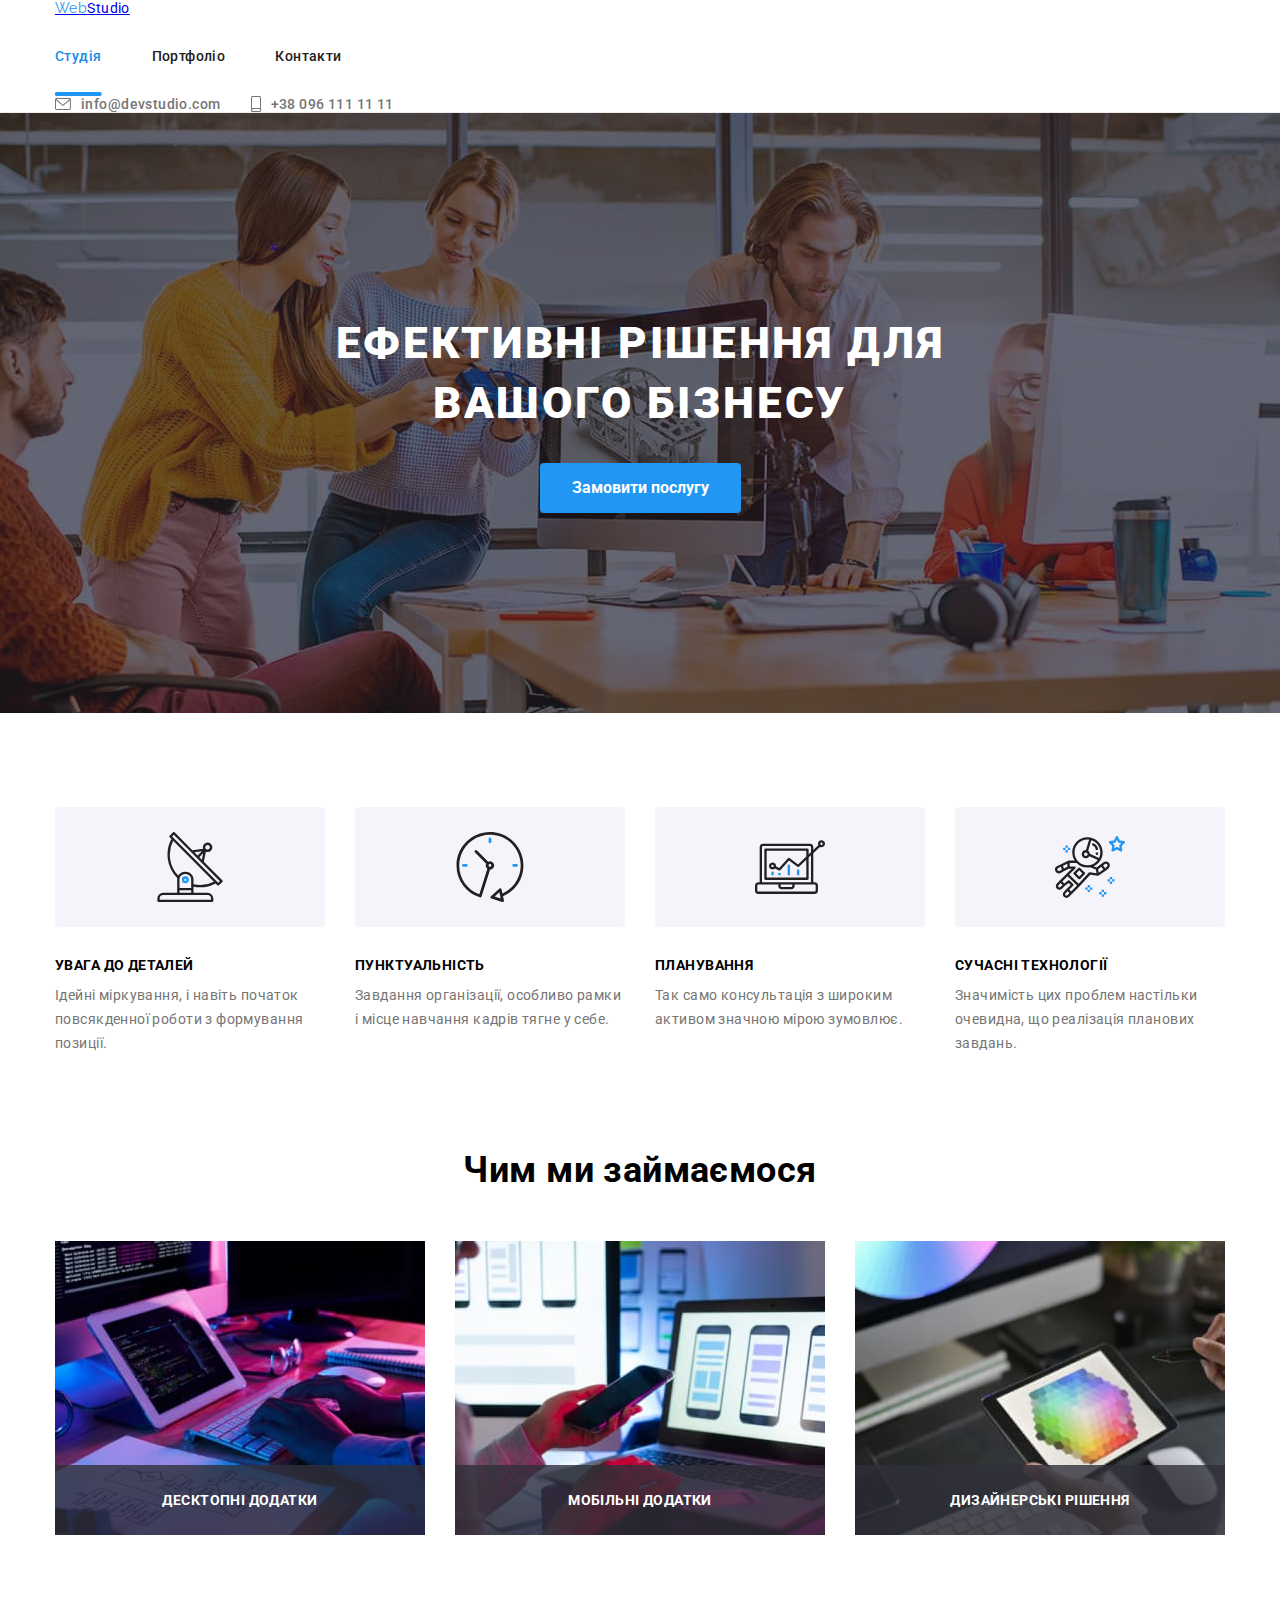
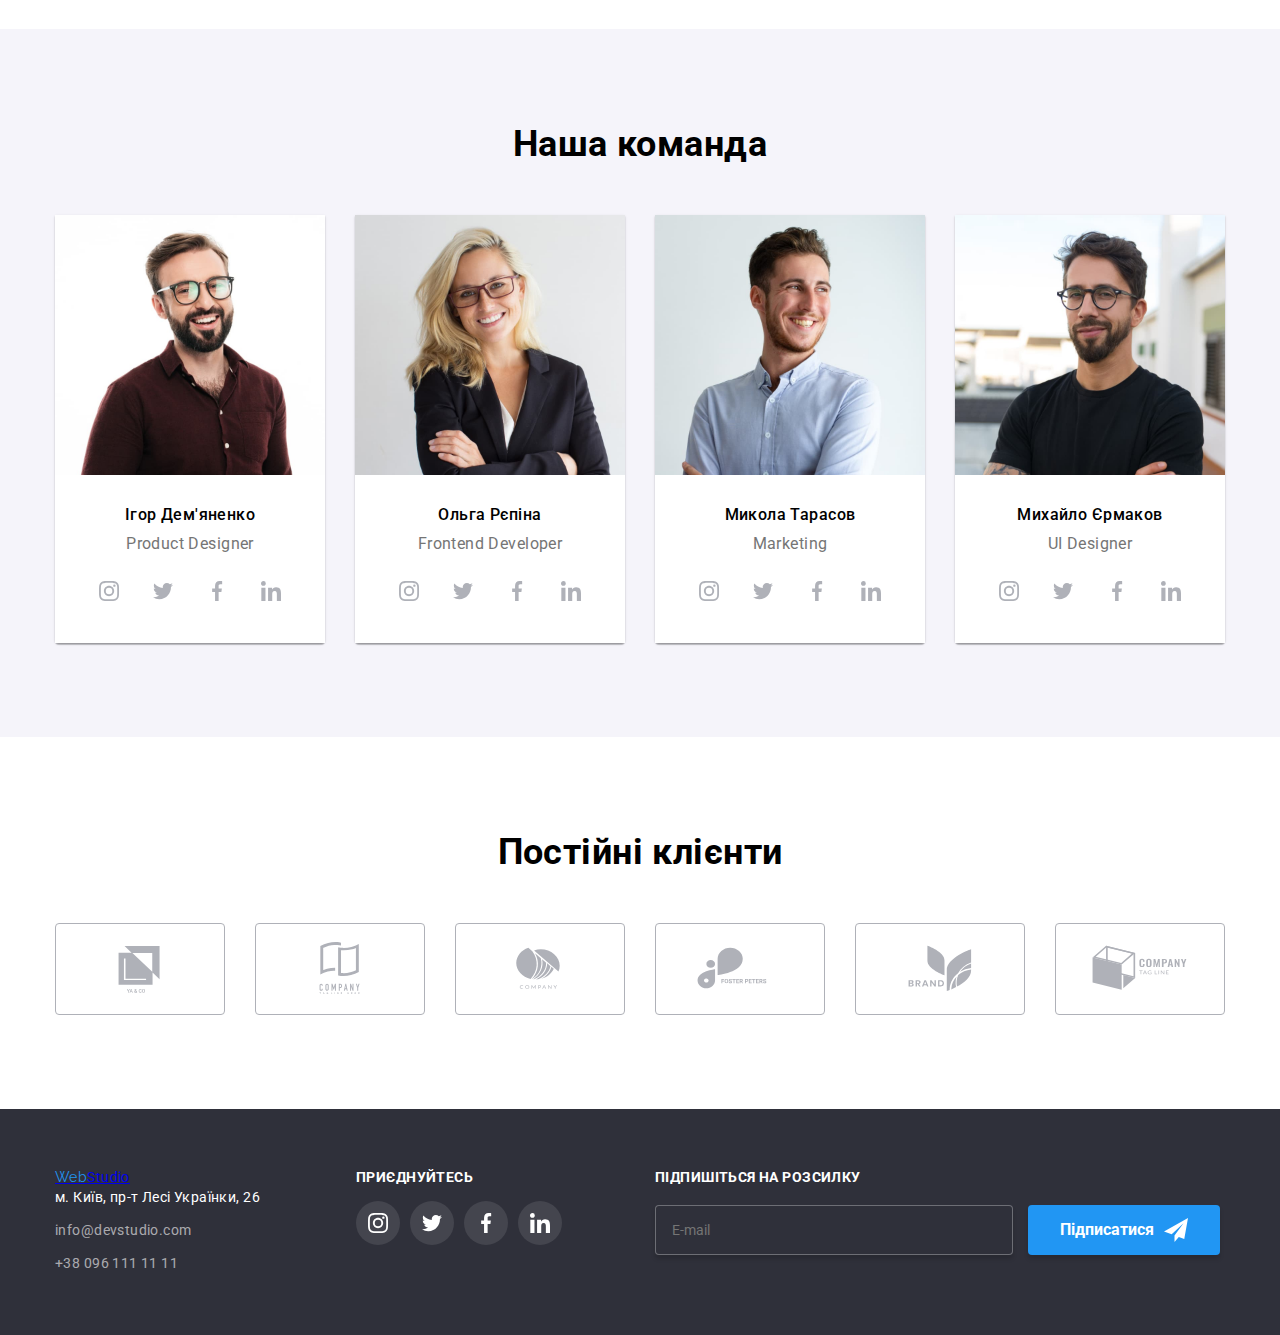
==== commit 1f543434: "change" ====
--- a/index.html
+++ b/index.html
@@ -11,16 +11,14 @@
       href="https://fonts.googleapis.com/css2?family=Raleway:wght@700&family=Roboto:wght@400;500;700;900&display=swap"
       rel="stylesheet"
     />
-    
+    <link rel="stylesheet" href="./css/modern-normalize.css" />
     <link rel="stylesheet" href="./css/main.min.css"/>
-    <link rel="stylesheet" href="./css/modern-normalize.css" />
-    <link rel="stylesheet" href="./css/style.css"/>
   </head>
   <body>
     <header class="header">
-      <div class="container header__nav">
-        <nav class="header__nav">
-          <a href="./index.html" class="header__logo"
+      <div class="container navigation">
+        <nav class="navigation">
+          <a href="./index.html" class="logo"
             ><span class="logo__allocate">Web</span>Studio</a>
           <ul class="nav__logo">
             <li class="nav__item">
@@ -359,7 +357,7 @@
     <footer class="footer">
       <div class="container footer__section">
         <div class="footer__adress-nav-box">
-        <a href="./index.html" class="footer__logo"
+        <a href="./index.html" class="logo"
           ><span class="logo__allocate">Web</span>Studio</a>
         <address>
           <ul class="footer__adress-nav">
@@ -483,6 +481,6 @@
           </form>
       
     </div>
-    <script src="./modal.js"></script>
+    <script src="./js/modal.js"></script>
   </body>
 </html>
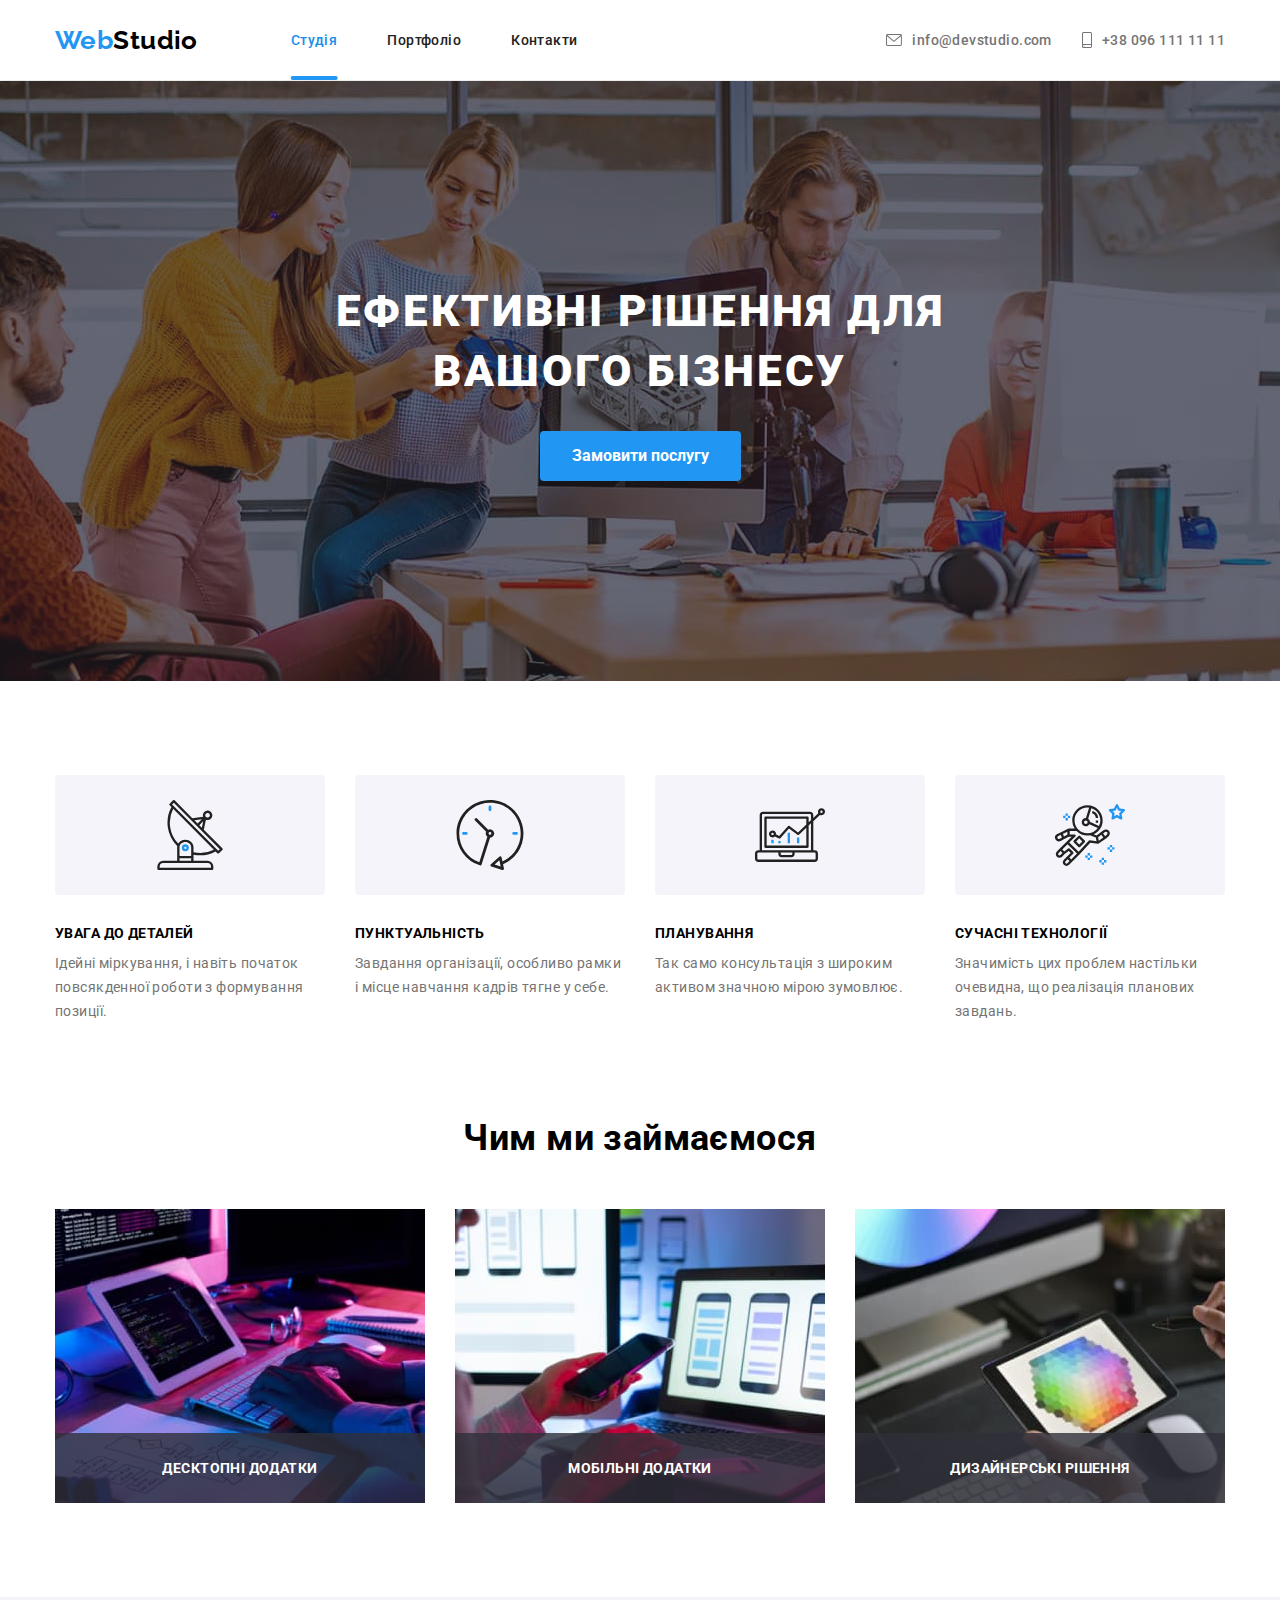
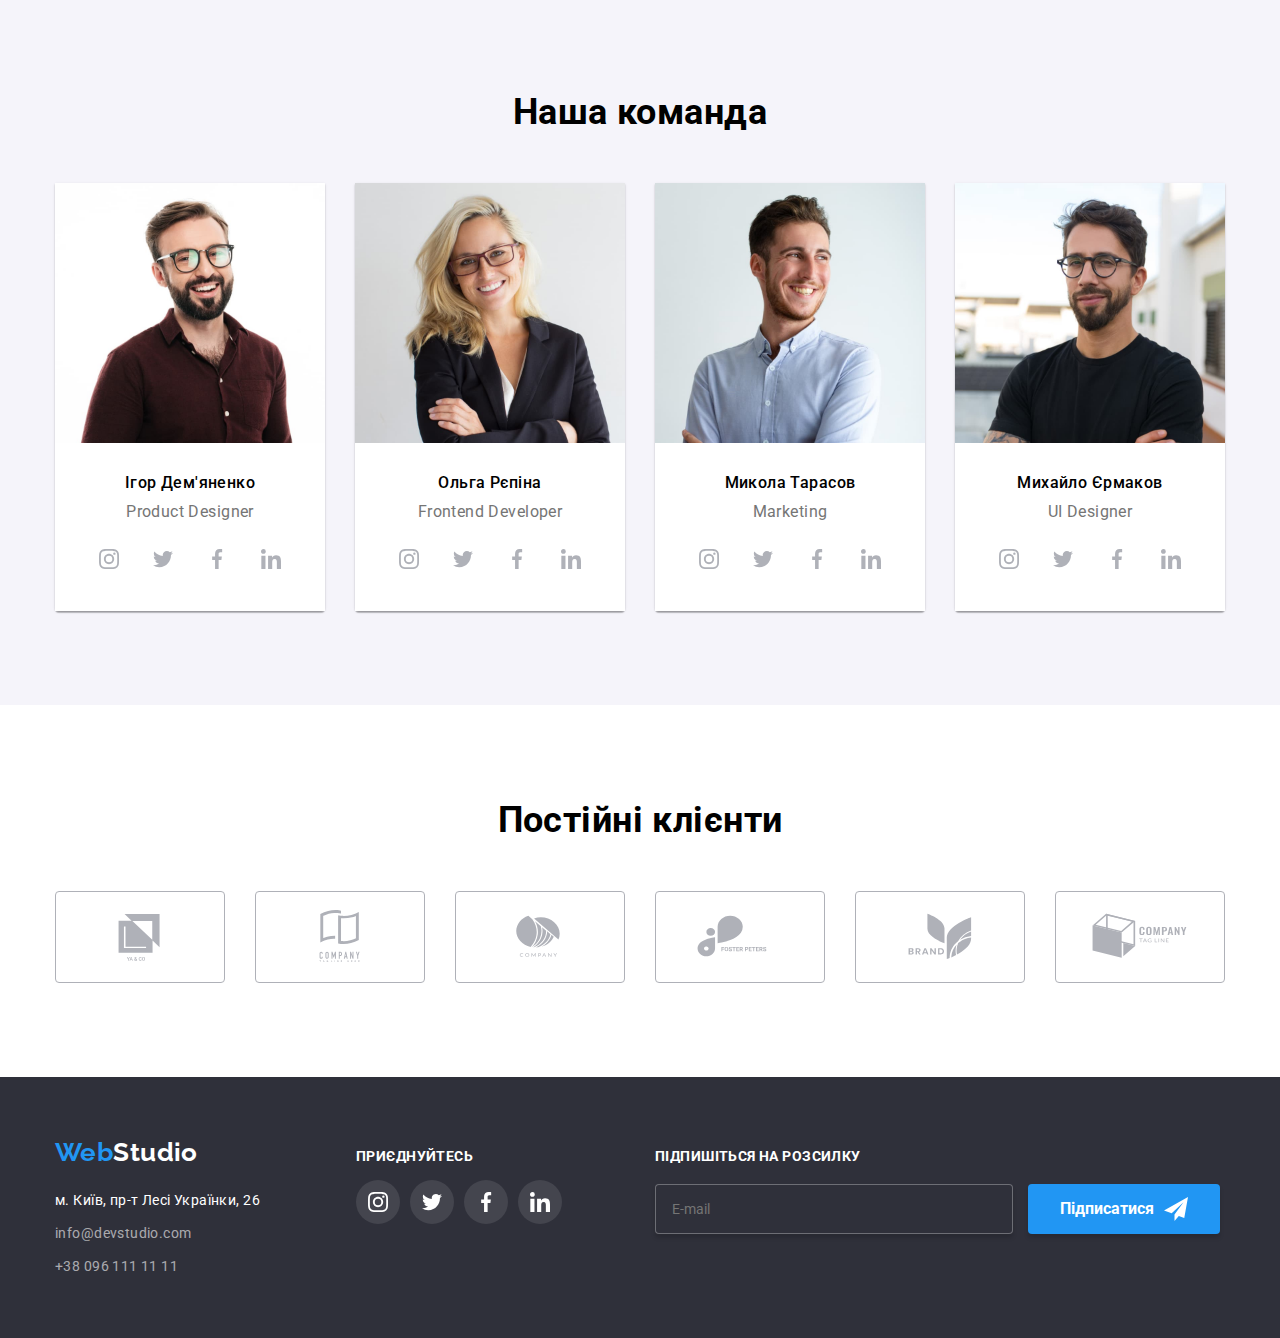
==== commit e1f368b2: "change HW" ====
--- a/index.html
+++ b/index.html
@@ -20,7 +20,7 @@
         <nav class="navigation">
           <a href="./index.html" class="logo"
             ><span class="logo__allocate">Web</span>Studio</a>
-          <ul class="nav__logo">
+          <ul class="nav__list">
             <li class="nav__item">
               <a href="./index.html" class="nav__link in-line">Студія</a>
             </li>
@@ -32,17 +32,17 @@
             </li>
           </ul>
         </nav>
-        <ul class="header__support">
+        <ul class="contacs">
           <li class="nav__item">
-            <a href="mailto:info@devstudio.com" class="nav__support">
-              <svg class="support__mail" wight="16" height="12">
+            <a href="mailto:info@devstudio.com" class="contacs__link">
+              <svg class="contacs__mail" wight="16" height="12">
               <use href="./images/icons/icons.svg#icon-mail" ></use>
             </svg>info@devstudio.com</a
             >
           </li>
           <li class="nav__item">
-            <a href="tel:+380961111111" class="nav__support">
-              <svg class="support__phone" wight="10" height="16">
+            <a href="tel:+380961111111" class="contacs__link">
+              <svg class="contacs__phone" wight="10" height="16">
               <use href="./images/icons/icons.svg#icon-smartphon" ></use>
             </svg> +38 096 111 11 11</a>
           </li>
@@ -52,8 +52,8 @@
     <main>
       <section class="hero section">
         <div class="container ">
-          <h1 class="hero-h">Ефективні рішення для вашого бізнесу</h1>
-          <button type="button" class="hero-btm" data-modal-open>Замовити послугу</button>
+          <h1 class="hero__title">Ефективні рішення для вашого бізнесу</h1>
+          <button type="button" class="hero__btm" data-modal-open>Замовити послугу</button>
         </div>
       </section>
       <section class="features section">
@@ -61,7 +61,7 @@
           <h2 class="wigualy-hidden">Особливості</h2>
           <ul class="features__list">
             <li class="features__item">
-              <div class="features__box">
+              <div class="features__wrapper">
               <svg wigth="70" height="70">
                 <use href="./images/icons/icons.svg#icon-antenna">
                 </use>
@@ -74,7 +74,7 @@
               </p>
             </li>
             <li class="features__item">
-              <div class="features__box">
+              <div class="features__wrapper">
               <svg  wigth="70" height="70">
                 <use href="./images/icons/icons.svg#icon-clock">
                 </use>
@@ -87,7 +87,7 @@
               </p>
             </li>
             <li class="features__item">
-              <div class="features__box">
+              <div class="features__wrapper">
               <svg wigth="70" height="70">
                 <use href="./images/icons/icons.svg#icon-diagram">
                 </use>
@@ -99,7 +99,7 @@
               </p>
             </li>
             <li class="features__item">
-              <div class="features__box">
+              <div class="features__wrapper">
               <svg  wigth="70" height="70">
                 <use href="./images/icons/icons.svg#icon-astronaut">
                 </use>
@@ -138,8 +138,8 @@
       <section class="our-team section">
         <div class="container">
           <h2 class="our-team__title">Наша команда</h2>
-          <ul class="team-cards">
-            <li class="iteam">
+          <ul class="our-team__cards">
+            <li class="our-team__iteam">
               <img
                 src="./images/img1.jpg"
                 width="270"
@@ -176,7 +176,7 @@
                 </ul>
               </div>
             </li>
-            <li class="iteam">
+            <li class="our-team__iteam">
               <img
                 src="./images/img2.jpg"
                 width="270"
@@ -217,7 +217,7 @@
                 </ul>
               </div>
             </li>
-            <li class="iteam">
+            <li class="our-team__iteam">
               <img
                 src="./images/img3.jpg"
                 width="270"
@@ -260,7 +260,7 @@
                 </ul>
               </div>
             </li>
-            <li class="iteam">
+            <li class="our-team__iteam">
               <img
                 src="./images/img4.jpg"
                 width="270"
@@ -304,48 +304,48 @@
           </ul>
         </div>
       </section>
-      <section class="clients section">
+      <section class=" section">
         <div class="container">
-          <h2 class="cliens__title">Постійні клієнти</h2>
-        <ul class="clients-icons">
-          <li class="cliens">
-            <a class="clients-box" href="">
-            <svg class="clients-icons-svg" wigth="106" height="60">
+          <h2 class="clients__title">Постійні клієнти</h2>
+        <ul class="clients__list">
+          <li class="clients">
+            <a class="clients__box" href="">
+            <svg class="list__icons" wigth="106" height="60">
             <use href="./images/icons/icons.svg#icon-Logo"></use>
           </svg>
           </a>
         </li>
-          <li class="cliens">
-            <a class="clients-box" href="">
-            <svg class="clients-icons-svg" wigth="106" height="60">
+          <li class="clients">
+            <a class="clients__box" href="">
+            <svg class="list__icons" wigth="106" height="60">
             <use href="./images/icons/icons.svg#icon-Logo-1"></use>
           </svg>
           </a>
         </li>
-          <li class="cliens">
-            <a class="clients-box" href="">
-            <svg class="clients-icons-svg" wigth="106" height="60">
+          <li class="clients">
+            <a class="clients__box" href="">
+            <svg class="list__icons" wigth="106" height="60">
             <use href="./images/icons/icons.svg#icon-Logo-2"></use>
           </svg>
           </a>
         </li>
-          <li class="cliens">
-            <a class="clients-box" href="">
-            <svg class="clients-icons-svg" wigth="106" height="60">
+          <li class="clients">
+            <a class="clients__box" href="">
+            <svg class="list__icons" wigth="106" height="60">
             <use href="./images/icons/icons.svg#icon-Logo-3"></use>
           </svg>
           </a>
         </li>
-          <li class="cliens">
-            <a class="clients-box" href="">
-            <svg class="clients-icons-svg" wigth="106" height="60">
+          <li class="clients">
+            <a class="clients__box" href="">
+            <svg class="list__icons" wigth="106" height="60">
             <use href="./images/icons/icons.svg#icon-Logo-4"></use>
           </svg>
         </a>
       </li>
-          <li class="cliens">
-            <a class="clients-box" href="">
-            <svg class="clients-icons-svg" wigth="106" height="60">
+          <li class="clients">
+            <a class="clients__box" href="">
+            <svg class="list__icons" wigth="106" height="60">
             <use href="./images/icons/icons.svg#icon-Logo-5"></use>
           </svg>
           </a>
--- a/css/main.min.css
+++ b/css/main.min.css
@@ -1 +1 @@
-.wigualy-hidden{visibility:hidden;pointer-events:none;position:absolute}:root{--header-backgr-color: #ECECEC;--main-padge-text-color: #212121;--main-font-family: "Roboto", sans-serif;--secondary-padge-color: #757575;--secondary-font-family: "Raleway", sans-serif;--color-btm-logo: #2196F3;--color-with: #FFFFFF;--main-background-color: #F5F5F5;--active-color-btm: #188CE8;--footer-back: #2F303A;--footer-color-registr: rgba(255, 255, 255, 0.6);--btm-portf-back: #F5F4FA;--secondary-bgr: #2F303A;--bg-img: #C4C4C4;--icons-color: #AFB1B8;--icons-border-color: #2196F3;--animation-overlay: 250ms cubic-bezier(0.4, 0, 0.2, 1)}body{font-family:var(--main-font-family);color:var(--main-padge-color);letter-spacing:.03em;background-color:var(--color-with);font-size:14px}ul{list-style:none;padding:0;margin:0}h1,h2,h3,p{padding:0;margin:0}img{display:block;max-width:100%;height:auto}.container{width:1200px;margin:0 auto;padding-left:15px;padding-right:15px}.section{padding-top:94px;padding-bottom:94px}.header{border-bottom:1px solid #ececec}.header__nav{display:-webkit-box;display:-ms-flexbox;display:flex;-webkit-box-align:center;-ms-flex-align:center;align-items:center}.nav__logo{display:-webkit-box;display:-ms-flexbox;display:flex}.nav__logo .nav__item{margin-left:50px}.nav__logo .nav__item:first-child{margin-left:0px}.header__logo{margin-right:93px;font-family:var(--secondary-font-family);color:#000;font-weight:700;font-size:26px;line-height:1.1923076923;text-decoration:none;display:inline}.logo__allocate{color:var(--color-btm-logo);font-family:var(--secondary-font-family)}.nav__link{position:relative;display:block;font-weight:500;line-height:1.1428571429;text-decoration:none;color:var(--main-padge-text-color);padding-top:32px;padding-bottom:32px;-webkit-transition:color var(--animation-overlay);transition:color var(--animation-overlay)}.nav__link:hover{color:var(--color-btm-logo)}.nav__link:focus{color:var(--color-btm-logo)}.in-line{color:var(--active-color-btm)}.nav__link.in-line::after{content:"";position:absolute;left:50%;bottom:0;-webkit-transform:translateX(-50%);transform:translateX(-50%);display:block;width:100%;height:4px;border-radius:2px;background-color:var(--color-btm-logo)}.header__support{display:-webkit-box;display:-ms-flexbox;display:flex;margin-left:auto}.header__support .nav__item{margin-left:30px}.header__support .nav__item:first-child{margin-left:0px}.support__phone{margin:auto;padding:auto;height:16px;width:10px;fill:currentColor}.support__mail{fill:currentColor;width:16px;height:12px}.nav__support{display:-webkit-box;display:-ms-flexbox;display:flex;color:var(--secondary-padge-color);font-weight:500;line-height:1.1428571429;text-decoration:none;font-style:normal;-webkit-box-align:center;-ms-flex-align:center;align-items:center;gap:10px;-webkit-transition:color var(--animation-overlay);transition:color var(--animation-overlay)}.nav__support:hover{color:var(--color-btm-logo)}.nav__support:focus{color:var(--color-btm-logo)}.hero{max-width:1600px;margin:0px auto;padding:200px 0px;text-align:center;background-color:var(--bg-img);background-image:-webkit-gradient(linear, left top, left bottom, from(rgba(47, 48, 58, 0.4)), to(rgba(47, 48, 58, 0.4))),url(../images/baground.jpg);background-image:linear-gradient(rgba(47, 48, 58, 0.4), rgba(47, 48, 58, 0.4)),url(../images/baground.jpg);background-repeat:no-repeat;background-position:center}.hero-h{color:var(--color-with);font-weight:900;font-size:44px;line-height:1.3636363636;letter-spacing:.06em;text-transform:uppercase;width:696px;margin-bottom:30px;margin-left:auto;margin-right:auto}.hero-btm{font-weight:700;font-size:16px;line-height:30px;-webkit-box-align:center;-ms-flex-align:center;align-items:center;cursor:pointer;color:var(--color-with);background-color:var(--color-btm-logo);border-radius:4px;border:inherit;padding:10px 32px;-webkit-transition:background-color var(--animation-overlay);transition:background-color var(--animation-overlay)}.hero-btm:hover{background-color:var(--active-color-btm)}.hero-btm:focus{background-color:var(--active-color-btm)}.features{padding-bottom:0px}.features__list{display:-webkit-box;display:-ms-flexbox;display:flex}.features__box{background-color:var(--btm-portf-back);height:120px;display:-webkit-box;display:-ms-flexbox;display:flex;-webkit-box-pack:center;-ms-flex-pack:center;justify-content:center;-webkit-box-align:center;-ms-flex-align:center;align-items:center;margin-bottom:30px;border-radius:4px}.features__list .features__item{width:270px;margin-left:30px}.features__list .features__item:first-child{margin-left:0px}.features__title{margin-bottom:10px;font-size:14px;line-height:1.1428571429;text-transform:uppercase}.features__text{line-height:1.7142857143;color:var(--secondary-padge-color)}.wo-we-do__title{font-size:36px;line-height:1.1666666667;text-align:center;margin-bottom:50px}.wo-we-do__title__cards .wo-we-do__cards__item{margin-left:30px}.wo-we-do__title__cards .wo-we-do__cards__item:first-child{margin-left:0px}.wo-we-do__title__cards{display:-webkit-box;display:-ms-flexbox;display:flex}.wo-we-do__cards__item{position:relative;-webkit-transition:-webkit-box-shadow var(--animation-overlay);transition:-webkit-box-shadow var(--animation-overlay);transition:box-shadow var(--animation-overlay);transition:box-shadow var(--animation-overlay), -webkit-box-shadow var(--animation-overlay)}.wo-we-do__cards__thumb{position:absolute;display:-webkit-box;display:-ms-flexbox;display:flex;-webkit-box-align:center;-ms-flex-align:center;align-items:center;-webkit-box-pack:center;-ms-flex-pack:center;justify-content:center;bottom:0;width:100%;height:70px;background:rgba(47,48,58,.8)}.wo-we-do__cards__text{font-weight:700;font-size:14px;line-height:1.1428571429;letter-spacing:.03em;text-transform:uppercase;color:var(--color-with)}.our-team__title{font-size:36px;line-height:1.1666666667;text-align:center;margin-bottom:50px}.our-team{background-color:var(--btm-portf-back)}.team-cards{display:-webkit-box;display:-ms-flexbox;display:flex}.team-cards .iteam{margin-left:30px;width:270px;-webkit-box-shadow:0px 1px 3px rgba(0,0,0,.12),0px 1px 1px rgba(0,0,0,.14),0px 2px 1px rgba(0,0,0,.2);box-shadow:0px 1px 3px rgba(0,0,0,.12),0px 1px 1px rgba(0,0,0,.14),0px 2px 1px rgba(0,0,0,.2);border-radius:0px 0px 4px 4px}.team-cards .iteam:first-child{margin-left:0px}.overlay-team{position:relative;overflow:hidden}.overlay{position:absolute;width:100%;height:100%;top:0;left:0;padding:63px 24px;background-color:rgba(33,150,243,.9);-webkit-transform:translateY(100%);transform:translateY(100%);-webkit-transition:-webkit-transform var(--animation-overlay);transition:-webkit-transform var(--animation-overlay);transition:transform var(--animation-overlay);transition:transform var(--animation-overlay), -webkit-transform var(--animation-overlay)}.overlay-text{font-weight:400;font-size:18px;line-height:1.5555555556;letter-spacing:.03em;color:var(--color-with)}.item-cards:hover .overlay{-webkit-transform:translateY(0%);transform:translateY(0%)}.team-name{margin-bottom:10px;font-weight:500;font-size:16px;line-height:1.1875}.team-name-div{padding:30px 30px;text-align:center;background-color:var(--color-with)}.team-social{display:-webkit-box;display:-ms-flexbox;display:flex;text-align:center;-webkit-box-pack:center;-ms-flex-pack:center;justify-content:center;margin-top:16px;gap:10px}.social{width:44px;height:44px}.social-link{display:-webkit-box;display:-ms-flexbox;display:flex;-webkit-box-align:center;-ms-flex-align:center;align-items:center;-webkit-box-pack:center;-ms-flex-pack:center;justify-content:center;width:100%;height:100%;color:var(--icons-color);border-radius:50%;-webkit-transition:color var(--animation-overlay),background-color var(--animation-overlay);transition:color var(--animation-overlay),background-color var(--animation-overlay)}.social-link:hover{color:var(--color-with);background-color:var(--icons-border-color)}.social-link:focus{color:var(--color-with);background-color:var(--icons-border-color)}.team-social-icon{fill:currentColor}.team-profession{font-size:16px;line-height:1.1875;color:var(--secondary-padge-color)}.cliens{margin-left:30px;width:170px;height:92px}.cliens__title{font-size:36px;line-height:1.1666666667;text-align:center;margin-bottom:50px}.cliens:first-child{margin-left:0px}.clients-box{display:-webkit-box;display:-ms-flexbox;display:flex;-webkit-box-align:center;-ms-flex-align:center;align-items:center;-webkit-box-pack:center;-ms-flex-pack:center;justify-content:center;width:100%;height:100%;border:1px solid var(--icons-color);color:var(--icons-color);border-radius:4px;-webkit-transition:color var(--animation-overlay),border var(--animation-overlay);transition:color var(--animation-overlay),border var(--animation-overlay)}.clients-box:hover{color:var(--icons-border-color);border:1px solid var(--icons-border-color)}.clients-box:focus{color:var(--icons-border-color);border:1px solid var(--icons-border-color)}.clients-icons{display:-webkit-box;display:-ms-flexbox;display:flex;text-align:center;-webkit-box-pack:center;-ms-flex-pack:center;justify-content:center}.clients-icons-svg{fill:currentColor}.footer{padding-top:60px;padding-bottom:60px;background-color:var(--footer-back)}.footer__section{display:-webkit-box;display:-ms-flexbox;display:flex;-webkit-box-align:baseline;-ms-flex-align:baseline;align-items:baseline}.footer__logo{margin-bottom:20px;display:inline-block;font-family:var(--secondary-font-family);font-weight:700;font-size:26px;line-height:1.1923076923;color:var(--color-with);text-decoration:none}.logo__allocate{color:var(--color-btm-logo);font-family:var(--secondary-font-family)}.adress-nav_adress{color:var(--color-with);line-height:1.7142857143;text-decoration:none;font-style:normal}.footer__adress-nav-box{min-width:231px}.footer__adress-nav .adress-nav__iteam{font-style:normal;font-weight:400;font-size:14px;line-height:1.7142857143;letter-spacing:.03em;color:var(--color-with);text-decoration:none;margin-top:9px}.footer__adress-nav .adress-nav__iteam:first-child{margin-top:0px}.adress-nav__support{line-height:1.7142857143;color:var(--footer-color-registr);text-decoration:none;font-style:normal;-webkit-transition:color var(--animation-overlay);transition:color var(--animation-overlay)}.adress-nav__support:hover{color:var(--color-btm-logo)}.adress-nav__support:focus{color:var(--color-btm-logo)}.footer__social-links{min-width:206px;margin-left:70px}.social-links__list{display:-webkit-box;display:-ms-flexbox;display:flex;text-align:center;-webkit-box-pack:center;-ms-flex-pack:center;justify-content:center;margin-top:16px;gap:10px}.social-links__link{display:-webkit-box;display:-ms-flexbox;display:flex;-webkit-box-align:center;-ms-flex-align:center;align-items:center;-webkit-box-pack:center;-ms-flex-pack:center;justify-content:center;width:44px;height:44px;background-color:rgba(255,255,255,.1);color:var(--color-with);border-radius:50%;margin-left:10px;-webkit-transition:color var(--animation-overlay),background-color var(--animation-overlay);transition:color var(--animation-overlay),background-color var(--animation-overlay)}.social-links__link:first-child{margin-left:0px}.social-links__link:hover,.social-links__link:focus{background-color:var(--icons-border-color)}.social-links__text{font-family:"Roboto";color:var(--color-with);font-style:normal;font-weight:700;font-size:14px;line-height:1.1428571429;letter-spacing:.03em;text-transform:uppercase;max-height:16px}.social-links__icon{fill:currentColor}.footer__mailing-list{min-width:570px;margin-left:93px}.mailing-list__text{font-family:"Roboto";color:var(--color-with);font-style:normal;font-weight:700;font-size:14px;line-height:1.1428571429;letter-spacing:.03em;text-transform:uppercase;max-height:16px}.mailing-list__form{margin-top:20px}.mailing-list__btn{display:-webkit-inline-box;display:-ms-inline-flexbox;display:inline-flex;text-align:center;-webkit-box-pack:center;-ms-flex-pack:center;justify-content:center;font-weight:700;font-size:16px;line-height:1.875;-webkit-box-align:center;-ms-flex-align:center;align-items:center;cursor:pointer;color:var(--color-with);background-color:var(--color-btm-logo);border-radius:4px;border:inherit;padding:10px 32px;-webkit-box-shadow:0px 4px 4px rgba(0,0,0,.15);box-shadow:0px 4px 4px rgba(0,0,0,.15);border-radius:4px;-webkit-transition:background-color var(--animation-overlay);transition:background-color var(--animation-overlay)}.mailing-list__btn:hover{background-color:var(--active-color-btm)}.mailing-list__btn:focus{background-color:var(--active-color-btm)}.mailing-list__icon{margin-left:10px}.mailing-list__mail{padding-left:16px;padding-right:16px;width:358px;height:50px;color:var(--color-with);background-color:var(--footer-back);border:1px solid rgba(255,255,255,.3);-webkit-box-shadow:0px 4px 4px rgba(0,0,0,.15);box-shadow:0px 4px 4px rgba(0,0,0,.15);margin-right:12px;border-radius:4px;-webkit-transition:border var(--animation-overlay);transition:border var(--animation-overlay)}.mailing-list__mail:focus{border:1px solid var(--color-with)}.backdrop{position:fixed;top:0;left:0;opacity:1;width:100%;height:100%;background-color:rgba(0,0,0,.2);-webkit-transition:opacity var(--animation-overlay),scale var(--animation-overlay);transition:opacity var(--animation-overlay),scale var(--animation-overlay)}.backdrop.is-hidden{opacity:0;visibility:hidden;pointer-events:none}.modal{padding:40px;position:absolute;top:50%;left:50%;-webkit-transform:translate(-50%, -50%);transform:translate(-50%, -50%);scale:1;min-width:528px;background-color:var(--color-with)}.btm-modal{position:absolute;top:8px;right:8px;width:30px;display:-webkit-inline-box;display:-ms-inline-flexbox;display:inline-flex;-webkit-box-align:center;-ms-flex-align:center;align-items:center;-webkit-box-pack:center;-ms-flex-pack:center;justify-content:center;height:30px;padding:0;border-radius:50%;border:1px solid rgba(0,0,0,.1);background-color:var(--color-with);color:var(--main-padge-text-color);cursor:pointer}.btm-modal:focus{color:var(--color-btm-logo)}.btm-modal:hover{color:var(--color-btm-logo)}.modal-text{font-weight:700;font-size:20px;line-height:1.15;text-align:center;letter-spacing:.03em;color:var(--main-padge-text-color);margin-bottom:12px}.modal-svg{fill:currentColor}.modal-box{margin-bottom:20px}.form-box{position:relative;margin-bottom:10px}.modal-icons{position:absolute;top:50%;left:12px;-webkit-transform:translateY(-50%);transform:translateY(-50%);-webkit-transition:fill var(--animation-overlay);transition:fill var(--animation-overlay)}.lable-text{display:block;margin-bottom:4px;font-weight:400;font-size:12px;line-height:1.1666666667;letter-spacing:.01em;color:var(--secondary-padge-color)}.modal__form{width:100%;height:40px;border-radius:4px;padding-left:42px;padding-right:42px;border:1px solid rgba(33,33,33,.2);outline:1px solid rgba(0,0,0,0);-webkit-transition:border var(--animation-overlay);transition:border var(--animation-overlay)}.modal__form:focus{border:1px solid var(--color-btm-logo)}.modal__form:focus+.modal-icons{fill:var(--color-btm-logo)}.modal-comment{display:block;width:100%;height:120px;resize:none;padding:12px 16px;border:1px solid rgba(33,33,33,.2);border-radius:4px;outline:1px solid rgba(0,0,0,0);-webkit-transition:outline var(--animation-overlay);transition:outline var(--animation-overlay)}.modal-comment:focus{outline:1px solid var(--color-btm-logo)}.modal-checkbox-box{margin-bottom:30px}.box-fix{display:-webkit-box;display:-ms-flexbox;display:flex;-webkit-box-pack:center;-ms-flex-pack:center;justify-content:center;-webkit-box-align:center;-ms-flex-align:center;align-items:center;gap:8px}.modal-checkbox-text{position:relative;font-weight:400;font-size:14px;line-height:1.7142857143;letter-spacing:.03em;color:var(--secondary-padge-color)}.modal-checkbox-link{color:var(--icons-border-color)}.modal-checkbox{-webkit-appearance:none;-moz-appearance:none;appearance:none}.special-icon{position:relative;-webkit-box-pack:" ";-ms-flex-pack:" ";justify-content:" ";width:16px;height:15px;border-radius:2px;border:solid 2px var(--main-padge-text-color);-webkit-transition:border var(--animation-overlay);transition:border var(--animation-overlay)}.checkbox-icon{position:absolute;left:50%;top:10%;-webkit-transform:translate(-50%);transform:translate(-50%);border:.2px;visibility:hidden;-webkit-transition:visibility var(--animation-overlay);transition:visibility var(--animation-overlay)}.modal-checkbox:checked~.special-icon{background-color:var(--color-btm-logo);border:solid 2px var(--color-btm-logo)}.modal-checkbox:checked~.special-icon>.checkbox-icon{visibility:visible}.modal-btm{display:block;margin-left:auto;margin-right:auto}.filter-list{display:-webkit-box;display:-ms-flexbox;display:flex;-webkit-box-pack:center;-ms-flex-pack:center;justify-content:center;margin-bottom:50px}.filter-list__iteam{margin-left:8px}.filter-list__btn{border:none;padding:6px 22px;border-radius:4px;background:#f5f4fa;border-color:inherit}.filter-list__iteam:first-child{margin-left:0px}.filter-list__btn{font-weight:500;font-size:16px;line-height:26px;background-color:var(--btm-portf-back);cursor:pointer;-webkit-transition:color var(--animation-overlay),background-color var(--animation-overlay),-webkit-box-shadow var(--animation-overlay);transition:color var(--animation-overlay),background-color var(--animation-overlay),-webkit-box-shadow var(--animation-overlay);transition:color var(--animation-overlay),background-color var(--animation-overlay),box-shadow var(--animation-overlay);transition:color var(--animation-overlay),background-color var(--animation-overlay),box-shadow var(--animation-overlay),-webkit-box-shadow var(--animation-overlay)}.filter-list__btn:hover{background-color:var(--color-btm-logo);color:var(--color-with);-webkit-box-shadow:0px 3px 1px rgba(0,0,0,.1),0px 1px 2px rgba(0,0,0,.08),0px 2px 2px rgba(0,0,0,.12);box-shadow:0px 3px 1px rgba(0,0,0,.1),0px 1px 2px rgba(0,0,0,.08),0px 2px 2px rgba(0,0,0,.12)}.filter-list__btn:focus{background-color:var(--color-btm-logo);color:var(--color-with);-webkit-box-shadow:0px 3px 1px rgba(0,0,0,.1),0px 1px 2px rgba(0,0,0,.08),0px 2px 2px rgba(0,0,0,.12);box-shadow:0px 3px 1px rgba(0,0,0,.1),0px 1px 2px rgba(0,0,0,.08),0px 2px 2px rgba(0,0,0,.12)}.portfolio-cards{display:-webkit-box;display:-ms-flexbox;display:flex;-ms-flex-wrap:wrap;flex-wrap:wrap}.portfolio-cards .item{width:370px;margin-right:30px;margin-bottom:30px;border:1px solid #eee}.portfolio-cards .item:nth-child(3n){margin-right:0px}.portfolio-cards .item:nth-child(1n+7){margin-bottom:0px}.cards-link{color:var(--main-padge-color);text-decoration:none}.portfolio-cards-text{padding:20px 24px}.portfolio-title{margin-bottom:4px;font-size:18px;line-height:2;letter-spacing:.06em}.portfolio-text{font-size:16px;line-height:1.875;color:var(--secondary-padge-color)}.item-cards:hover{-webkit-box-shadow:0px 1px 1px rgba(0,0,0,.12),0px 4px 4px rgba(0,0,0,.06),1px 4px 6px rgba(0,0,0,.16);box-shadow:0px 1px 1px rgba(0,0,0,.12),0px 4px 4px rgba(0,0,0,.06),1px 4px 6px rgba(0,0,0,.16);-webkit-transform:translateY(0%);transform:translateY(0%)}/*# sourceMappingURL=main.min.css.map */+.wigualy-hidden{visibility:hidden;pointer-events:none;position:absolute}:root{--header-backgr-color: #ECECEC;--main-padge-text-color: #212121;--main-font-family: "Roboto", sans-serif;--secondary-padge-color: #757575;--secondary-font-family: "Raleway", sans-serif;--color-btm-logo: #2196F3;--color-with: #FFFFFF;--main-background-color: #F5F5F5;--active-color-btm: #188CE8;--footer-back: #2F303A;--footer-color-registr: rgba(255, 255, 255, 0.6);--btm-portf-back: #F5F4FA;--secondary-bgr: #2F303A;--bg-img: #C4C4C4;--icons-color: #AFB1B8;--icons-border-color: #2196F3;--animation-overlay: 250ms cubic-bezier(0.4, 0, 0.2, 1)}body{font-family:var(--main-font-family);color:var(--main-padge-color);letter-spacing:.03em;background-color:var(--color-with);font-size:14px}ul{list-style:none;padding:0;margin:0}h1,h2,h3,p{padding:0;margin:0}img{display:block;max-width:100%;height:auto}.container{width:1200px;margin:0 auto;padding-left:15px;padding-right:15px}.section{padding-top:94px;padding-bottom:94px}.header{border-bottom:1px solid #ececec}.navigation{display:-webkit-box;display:-ms-flexbox;display:flex;-webkit-box-align:center;-ms-flex-align:center;align-items:center}.nav__list{display:-webkit-box;display:-ms-flexbox;display:flex}.nav__list .nav__item{margin-left:50px}.nav__list .nav__item:first-child{margin-left:0px}.logo{margin-right:93px;font-family:var(--secondary-font-family);color:#000;font-weight:700;font-size:26px;line-height:1.1923076923;text-decoration:none;display:inline}.logo__allocate{color:var(--color-btm-logo);font-family:var(--secondary-font-family)}.nav__link{position:relative;display:block;font-weight:500;line-height:1.1428571429;text-decoration:none;color:var(--main-padge-text-color);padding-top:32px;padding-bottom:32px;-webkit-transition:color var(--animation-overlay);transition:color var(--animation-overlay)}.nav__link:hover{color:var(--color-btm-logo)}.nav__link:focus{color:var(--color-btm-logo)}.in-line{color:var(--active-color-btm)}.nav__link.in-line::after{content:"";position:absolute;left:50%;bottom:0;-webkit-transform:translateX(-50%);transform:translateX(-50%);display:block;width:100%;height:4px;border-radius:2px;background-color:var(--color-btm-logo)}.contacs{display:-webkit-box;display:-ms-flexbox;display:flex;margin-left:auto}.contacs .nav__item{margin-left:30px}.contacs .nav__item:first-child{margin-left:0px}.contacs__phone{margin:auto;padding:auto;height:16px;width:10px;fill:currentColor}.contacs__mail{fill:currentColor;width:16px;height:12px}.contacs__link{display:-webkit-box;display:-ms-flexbox;display:flex;color:var(--secondary-padge-color);font-weight:500;line-height:1.1428571429;text-decoration:none;font-style:normal;-webkit-box-align:center;-ms-flex-align:center;align-items:center;gap:10px;-webkit-transition:color var(--animation-overlay);transition:color var(--animation-overlay)}.contacs__link:hover{color:var(--color-btm-logo)}.contacs__link:focus{color:var(--color-btm-logo)}.hero{max-width:1600px;margin:0px auto;padding:200px 0px;text-align:center;background-color:var(--bg-img);background-image:-webkit-gradient(linear, left top, left bottom, from(rgba(47, 48, 58, 0.4)), to(rgba(47, 48, 58, 0.4))),url(../../images/baground.jpg);background-image:linear-gradient(rgba(47, 48, 58, 0.4), rgba(47, 48, 58, 0.4)),url(../../images/baground.jpg);background-repeat:no-repeat;background-position:center}.hero__title{color:var(--color-with);font-weight:900;font-size:44px;line-height:1.3636363636;letter-spacing:.06em;text-transform:uppercase;width:696px;margin-bottom:30px;margin-left:auto;margin-right:auto}.hero__btm{font-weight:700;font-size:16px;line-height:30px;-webkit-box-align:center;-ms-flex-align:center;align-items:center;cursor:pointer;color:var(--color-with);background-color:var(--color-btm-logo);border-radius:4px;border:inherit;padding:10px 32px;-webkit-transition:background-color var(--animation-overlay);transition:background-color var(--animation-overlay)}.hero__btm:hover{background-color:var(--active-color-btm)}.hero__btm:focus{background-color:var(--active-color-btm)}.features{padding-bottom:0px}.features__list{display:-webkit-box;display:-ms-flexbox;display:flex}.features__wrapper{background-color:var(--btm-portf-back);height:120px;display:-webkit-box;display:-ms-flexbox;display:flex;-webkit-box-pack:center;-ms-flex-pack:center;justify-content:center;-webkit-box-align:center;-ms-flex-align:center;align-items:center;margin-bottom:30px;border-radius:4px}.features__list .features__item{width:270px;margin-left:30px}.features__list .features__item:first-child{margin-left:0px}.features__title{margin-bottom:10px;font-size:14px;line-height:1.1428571429;text-transform:uppercase}.features__text{line-height:1.7142857143;color:var(--secondary-padge-color)}.wo-we-do__title{font-size:36px;line-height:1.1666666667;text-align:center;margin-bottom:50px}.wo-we-do__title__cards .wo-we-do__cards__item{margin-left:30px}.wo-we-do__title__cards .wo-we-do__cards__item:first-child{margin-left:0px}.wo-we-do__title__cards{display:-webkit-box;display:-ms-flexbox;display:flex}.wo-we-do__cards__item{position:relative;-webkit-transition:-webkit-box-shadow var(--animation-overlay);transition:-webkit-box-shadow var(--animation-overlay);transition:box-shadow var(--animation-overlay);transition:box-shadow var(--animation-overlay), -webkit-box-shadow var(--animation-overlay)}.wo-we-do__cards__thumb{position:absolute;display:-webkit-box;display:-ms-flexbox;display:flex;-webkit-box-align:center;-ms-flex-align:center;align-items:center;-webkit-box-pack:center;-ms-flex-pack:center;justify-content:center;bottom:0;width:100%;height:70px;background:rgba(47,48,58,.8)}.wo-we-do__cards__text{font-weight:700;font-size:14px;line-height:1.1428571429;letter-spacing:.03em;text-transform:uppercase;color:var(--color-with)}.our-team__title{font-size:36px;line-height:1.1666666667;text-align:center;margin-bottom:50px}.our-team{background-color:var(--btm-portf-back)}.our-team__cards{display:-webkit-box;display:-ms-flexbox;display:flex}.our-team__cards .our-team__iteam{margin-left:30px;width:270px;-webkit-box-shadow:0px 1px 3px rgba(0,0,0,.12),0px 1px 1px rgba(0,0,0,.14),0px 2px 1px rgba(0,0,0,.2);box-shadow:0px 1px 3px rgba(0,0,0,.12),0px 1px 1px rgba(0,0,0,.14),0px 2px 1px rgba(0,0,0,.2);border-radius:0px 0px 4px 4px}.our-team__cards .our-team__iteam:first-child{margin-left:0px}.team-name{margin-bottom:10px;font-weight:500;font-size:16px;line-height:1.1875}.team-name-div{padding:30px 30px;text-align:center;background-color:var(--color-with)}.team-social{display:-webkit-box;display:-ms-flexbox;display:flex;text-align:center;-webkit-box-pack:center;-ms-flex-pack:center;justify-content:center;margin-top:16px;gap:10px}.social{width:44px;height:44px}.social-link{display:-webkit-box;display:-ms-flexbox;display:flex;-webkit-box-align:center;-ms-flex-align:center;align-items:center;-webkit-box-pack:center;-ms-flex-pack:center;justify-content:center;width:100%;height:100%;color:var(--icons-color);border-radius:50%;-webkit-transition:color var(--animation-overlay),background-color var(--animation-overlay);transition:color var(--animation-overlay),background-color var(--animation-overlay)}.social-link:hover{color:var(--color-with);background-color:var(--icons-border-color)}.social-link:focus{color:var(--color-with);background-color:var(--icons-border-color)}.team-social-icon{fill:currentColor}.team-profession{font-size:16px;line-height:1.1875;color:var(--secondary-padge-color)}.clients{margin-left:30px;width:170px;height:92px}.clients:first-child{margin-left:0px}.clients__title{font-size:36px;line-height:1.1666666667;text-align:center;margin-bottom:50px}.clients__box{display:-webkit-box;display:-ms-flexbox;display:flex;-webkit-box-align:center;-ms-flex-align:center;align-items:center;-webkit-box-pack:center;-ms-flex-pack:center;justify-content:center;width:100%;height:100%;border:1px solid var(--icons-color);color:var(--icons-color);border-radius:4px;-webkit-transition:color var(--animation-overlay),border var(--animation-overlay);transition:color var(--animation-overlay),border var(--animation-overlay)}.clients__box:hover{color:var(--icons-border-color);border:1px solid var(--icons-border-color)}.clients__box:focus{color:var(--icons-border-color);border:1px solid var(--icons-border-color)}.clients__list{display:-webkit-box;display:-ms-flexbox;display:flex;text-align:center;-webkit-box-pack:center;-ms-flex-pack:center;justify-content:center}.list__icons{fill:currentColor}.footer{padding-top:60px;padding-bottom:60px;background-color:var(--footer-back)}.footer .logo{color:var(--color-with);display:inline-block;margin-bottom:20px}.footer__section{display:-webkit-box;display:-ms-flexbox;display:flex;-webkit-box-align:baseline;-ms-flex-align:baseline;align-items:baseline}.logo__allocate{color:var(--color-btm-logo);font-family:var(--secondary-font-family)}.adress-nav_adress{color:var(--color-with);line-height:1.7142857143;text-decoration:none;font-style:normal}.footer__adress-nav-box{min-width:231px}.footer__adress-nav .adress-nav__iteam{font-style:normal;font-weight:400;font-size:14px;line-height:1.7142857143;letter-spacing:.03em;color:var(--color-with);text-decoration:none;margin-top:9px}.footer__adress-nav .adress-nav__iteam:first-child{margin-top:0px}.adress-nav__support{line-height:1.7142857143;color:var(--footer-color-registr);text-decoration:none;font-style:normal;-webkit-transition:color var(--animation-overlay);transition:color var(--animation-overlay)}.adress-nav__support:hover{color:var(--color-btm-logo)}.adress-nav__support:focus{color:var(--color-btm-logo)}.footer__social-links{min-width:206px;margin-left:70px}.social-links__list{display:-webkit-box;display:-ms-flexbox;display:flex;text-align:center;-webkit-box-pack:center;-ms-flex-pack:center;justify-content:center;margin-top:16px;gap:10px}.social-links__link{display:-webkit-box;display:-ms-flexbox;display:flex;-webkit-box-align:center;-ms-flex-align:center;align-items:center;-webkit-box-pack:center;-ms-flex-pack:center;justify-content:center;width:44px;height:44px;background-color:rgba(255,255,255,.1);color:var(--color-with);border-radius:50%;margin-left:10px;-webkit-transition:color var(--animation-overlay),background-color var(--animation-overlay);transition:color var(--animation-overlay),background-color var(--animation-overlay)}.social-links__link:first-child{margin-left:0px}.social-links__link:hover,.social-links__link:focus{background-color:var(--icons-border-color)}.social-links__text{font-family:"Roboto";color:var(--color-with);font-style:normal;font-weight:700;font-size:14px;line-height:1.1428571429;letter-spacing:.03em;text-transform:uppercase;max-height:16px}.social-links__icon{fill:currentColor}.footer__mailing-list{min-width:570px;margin-left:93px}.mailing-list__text{font-family:"Roboto";color:var(--color-with);font-style:normal;font-weight:700;font-size:14px;line-height:1.1428571429;letter-spacing:.03em;text-transform:uppercase;max-height:16px}.mailing-list__form{margin-top:20px}.mailing-list__btn{display:-webkit-inline-box;display:-ms-inline-flexbox;display:inline-flex;text-align:center;-webkit-box-pack:center;-ms-flex-pack:center;justify-content:center;font-weight:700;font-size:16px;line-height:1.875;-webkit-box-align:center;-ms-flex-align:center;align-items:center;cursor:pointer;color:var(--color-with);background-color:var(--color-btm-logo);border-radius:4px;border:inherit;padding:10px 32px;-webkit-box-shadow:0px 4px 4px rgba(0,0,0,.15);box-shadow:0px 4px 4px rgba(0,0,0,.15);border-radius:4px;-webkit-transition:background-color var(--animation-overlay);transition:background-color var(--animation-overlay)}.mailing-list__btn:hover{background-color:var(--active-color-btm)}.mailing-list__btn:focus{background-color:var(--active-color-btm)}.mailing-list__icon{margin-left:10px}.mailing-list__mail{padding-left:16px;padding-right:16px;width:358px;height:50px;color:var(--color-with);background-color:var(--footer-back);border:1px solid rgba(255,255,255,.3);-webkit-box-shadow:0px 4px 4px rgba(0,0,0,.15);box-shadow:0px 4px 4px rgba(0,0,0,.15);margin-right:12px;border-radius:4px;-webkit-transition:border var(--animation-overlay);transition:border var(--animation-overlay)}.mailing-list__mail:focus{border:1px solid var(--color-with)}.backdrop{position:fixed;top:0;left:0;opacity:1;width:100%;height:100%;background-color:rgba(0,0,0,.2);-webkit-transition:opacity var(--animation-overlay),scale var(--animation-overlay);transition:opacity var(--animation-overlay),scale var(--animation-overlay)}.backdrop.is-hidden{opacity:0;visibility:hidden;pointer-events:none}.modal{padding:40px;position:absolute;top:50%;left:50%;-webkit-transform:translate(-50%, -50%);transform:translate(-50%, -50%);scale:1;min-width:528px;background-color:var(--color-with)}.btm-modal{position:absolute;top:8px;right:8px;width:30px;display:-webkit-inline-box;display:-ms-inline-flexbox;display:inline-flex;-webkit-box-align:center;-ms-flex-align:center;align-items:center;-webkit-box-pack:center;-ms-flex-pack:center;justify-content:center;height:30px;padding:0;border-radius:50%;border:1px solid rgba(0,0,0,.1);background-color:var(--color-with);color:var(--main-padge-text-color);cursor:pointer}.btm-modal:focus{color:var(--color-btm-logo)}.btm-modal:hover{color:var(--color-btm-logo)}.modal-text{font-weight:700;font-size:20px;line-height:1.15;text-align:center;letter-spacing:.03em;color:var(--main-padge-text-color);margin-bottom:12px}.modal-svg{fill:currentColor}.modal-box{margin-bottom:20px}.form-box{position:relative;margin-bottom:10px}.modal-icons{position:absolute;top:50%;left:12px;-webkit-transform:translateY(-50%);transform:translateY(-50%);-webkit-transition:fill var(--animation-overlay);transition:fill var(--animation-overlay)}.lable-text{display:block;margin-bottom:4px;font-weight:400;font-size:12px;line-height:1.1666666667;letter-spacing:.01em;color:var(--secondary-padge-color)}.modal__form{width:100%;height:40px;border-radius:4px;padding-left:42px;padding-right:42px;border:1px solid rgba(33,33,33,.2);outline:1px solid rgba(0,0,0,0);-webkit-transition:border var(--animation-overlay);transition:border var(--animation-overlay)}.modal__form:focus{border:1px solid var(--color-btm-logo)}.modal__form:focus+.modal-icons{fill:var(--color-btm-logo)}.modal-comment{display:block;width:100%;height:120px;resize:none;padding:12px 16px;border:1px solid rgba(33,33,33,.2);border-radius:4px;outline:1px solid rgba(0,0,0,0);-webkit-transition:outline var(--animation-overlay);transition:outline var(--animation-overlay)}.modal-comment:focus{outline:1px solid var(--color-btm-logo)}.modal-checkbox-box{margin-bottom:30px}.box-fix{display:-webkit-box;display:-ms-flexbox;display:flex;-webkit-box-pack:center;-ms-flex-pack:center;justify-content:center;-webkit-box-align:center;-ms-flex-align:center;align-items:center;gap:8px}.modal-checkbox-text{position:relative;font-weight:400;font-size:14px;line-height:1.7142857143;letter-spacing:.03em;color:var(--secondary-padge-color)}.modal-checkbox-link{color:var(--icons-border-color)}.modal-checkbox{-webkit-appearance:none;-moz-appearance:none;appearance:none}.special-icon{position:relative;-webkit-box-pack:" ";-ms-flex-pack:" ";justify-content:" ";width:16px;height:15px;border-radius:2px;border:solid 2px var(--main-padge-text-color);-webkit-transition:border var(--animation-overlay);transition:border var(--animation-overlay)}.checkbox-icon{position:absolute;left:50%;top:10%;-webkit-transform:translate(-50%);transform:translate(-50%);border:.2px;visibility:hidden;-webkit-transition:visibility var(--animation-overlay);transition:visibility var(--animation-overlay)}.modal-checkbox:checked~.special-icon{background-color:var(--color-btm-logo);border:solid 2px var(--color-btm-logo)}.modal-checkbox:checked~.special-icon>.checkbox-icon{visibility:visible}.modal-btm{display:block;margin-left:auto;margin-right:auto}.filter-list{display:-webkit-box;display:-ms-flexbox;display:flex;-webkit-box-pack:center;-ms-flex-pack:center;justify-content:center;margin-bottom:50px}.filter-list__iteam{margin-left:8px}.filter-list__btn{border:none;padding:6px 22px;border-radius:4px;background:#f5f4fa;border-color:inherit}.filter-list__iteam:first-child{margin-left:0px}.filter-list__btn{font-weight:500;font-size:16px;line-height:26px;background-color:var(--btm-portf-back);cursor:pointer;-webkit-transition:color var(--animation-overlay),background-color var(--animation-overlay),-webkit-box-shadow var(--animation-overlay);transition:color var(--animation-overlay),background-color var(--animation-overlay),-webkit-box-shadow var(--animation-overlay);transition:color var(--animation-overlay),background-color var(--animation-overlay),box-shadow var(--animation-overlay);transition:color var(--animation-overlay),background-color var(--animation-overlay),box-shadow var(--animation-overlay),-webkit-box-shadow var(--animation-overlay)}.filter-list__btn:hover{background-color:var(--color-btm-logo);color:var(--color-with);-webkit-box-shadow:0px 3px 1px rgba(0,0,0,.1),0px 1px 2px rgba(0,0,0,.08),0px 2px 2px rgba(0,0,0,.12);box-shadow:0px 3px 1px rgba(0,0,0,.1),0px 1px 2px rgba(0,0,0,.08),0px 2px 2px rgba(0,0,0,.12)}.filter-list__btn:focus{background-color:var(--color-btm-logo);color:var(--color-with);-webkit-box-shadow:0px 3px 1px rgba(0,0,0,.1),0px 1px 2px rgba(0,0,0,.08),0px 2px 2px rgba(0,0,0,.12);box-shadow:0px 3px 1px rgba(0,0,0,.1),0px 1px 2px rgba(0,0,0,.08),0px 2px 2px rgba(0,0,0,.12)}.portfolio-cards{display:-webkit-box;display:-ms-flexbox;display:flex;-ms-flex-wrap:wrap;flex-wrap:wrap}.portfolio-cards .item{width:370px;margin-right:30px;margin-bottom:30px;border:1px solid #eee}.portfolio-cards .item:nth-child(3n){margin-right:0px}.portfolio-cards .item:nth-child(1n+7){margin-bottom:0px}.cards-link{color:var(--main-padge-color);text-decoration:none}.portfolio-cards-text{padding:20px 24px}.portfolio-title{margin-bottom:4px;font-size:18px;line-height:2;letter-spacing:.06em}.portfolio-text{font-size:16px;line-height:1.875;color:var(--secondary-padge-color)}.item-cards:hover{-webkit-box-shadow:0px 1px 1px rgba(0,0,0,.12),0px 4px 4px rgba(0,0,0,.06),1px 4px 6px rgba(0,0,0,.16);box-shadow:0px 1px 1px rgba(0,0,0,.12),0px 4px 4px rgba(0,0,0,.06),1px 4px 6px rgba(0,0,0,.16);-webkit-transform:translateY(0%);transform:translateY(0%)}.overlay-team{position:relative;overflow:hidden}.overlay{position:absolute;width:100%;height:100%;top:0;left:0;padding:63px 24px;background-color:rgba(33,150,243,.9);-webkit-transform:translateY(100%);transform:translateY(100%);-webkit-transition:-webkit-transform var(--animation-overlay);transition:-webkit-transform var(--animation-overlay);transition:transform var(--animation-overlay);transition:transform var(--animation-overlay), -webkit-transform var(--animation-overlay)}.overlay-text{font-weight:400;font-size:18px;line-height:1.5555555556;letter-spacing:.03em;color:var(--color-with)}.item-cards:hover .overlay{-webkit-transform:translateY(0%);transform:translateY(0%)}/*# sourceMappingURL=main.min.css.map */